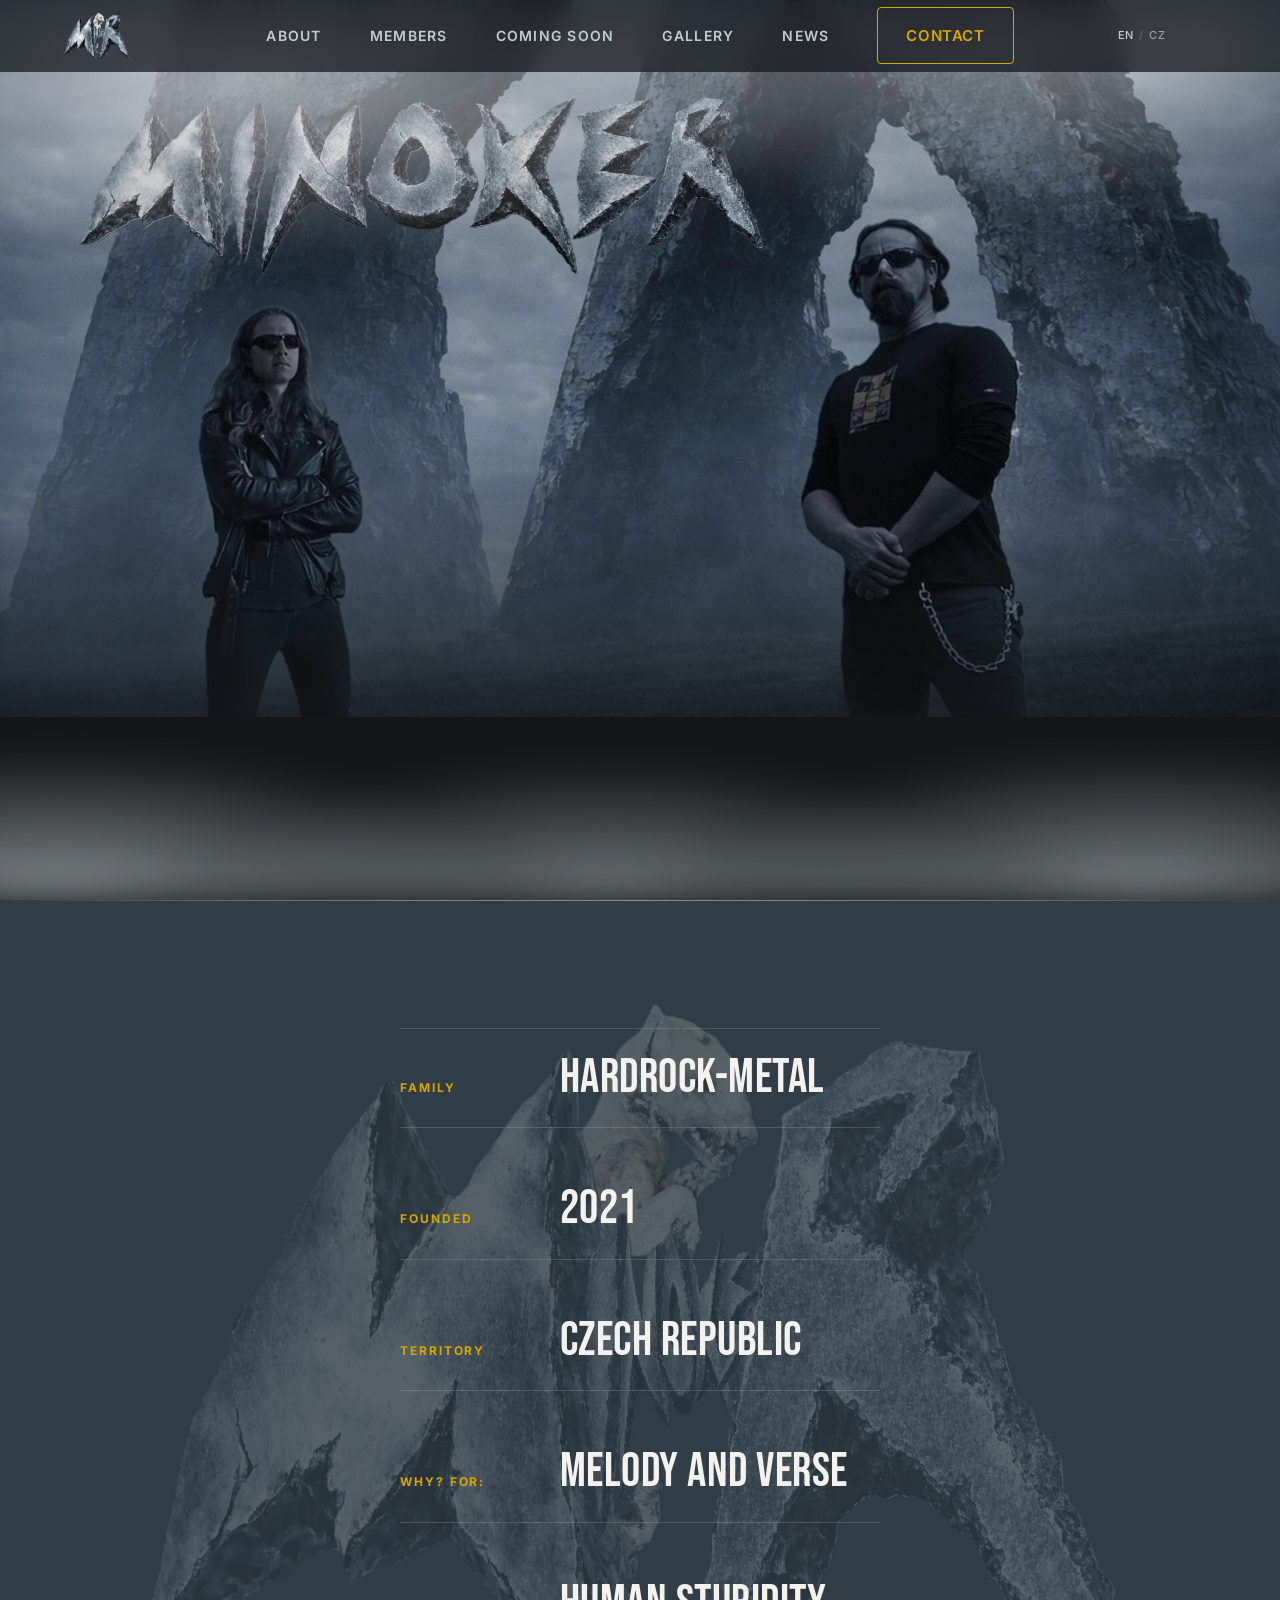
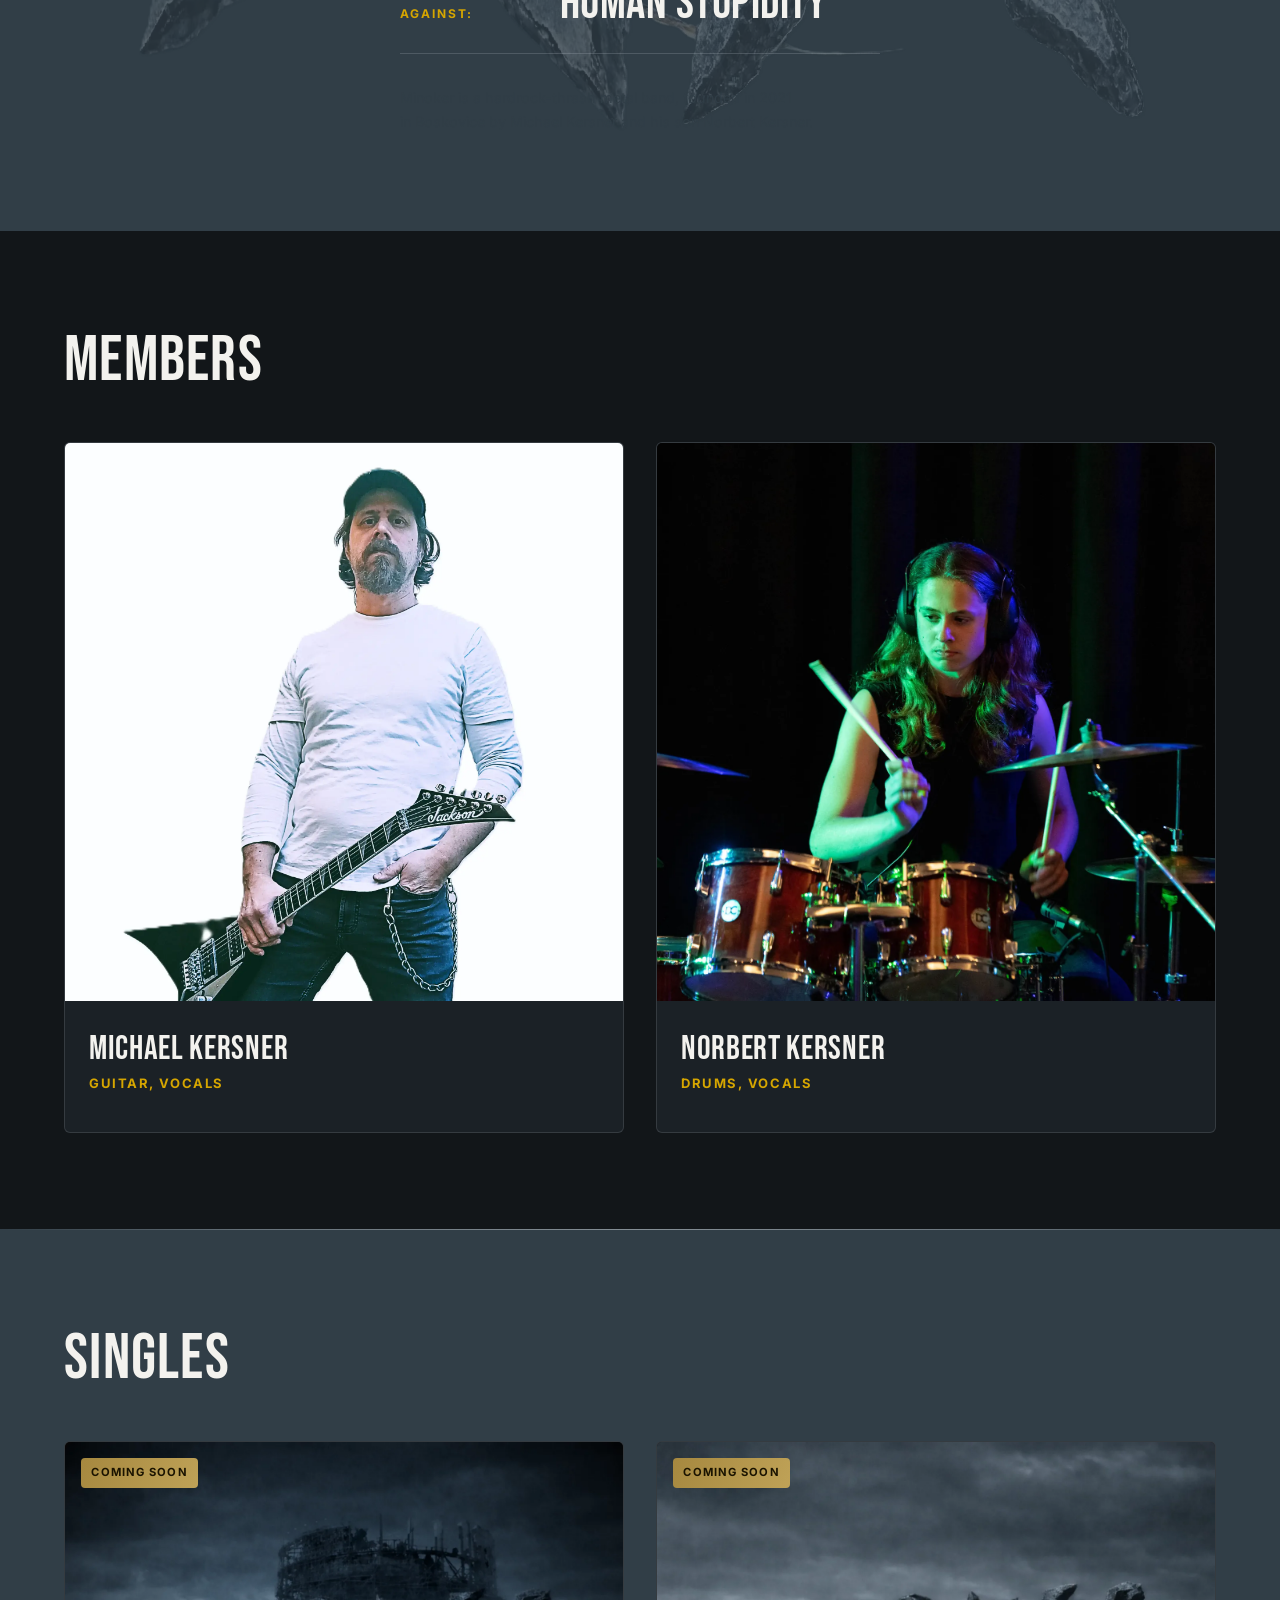
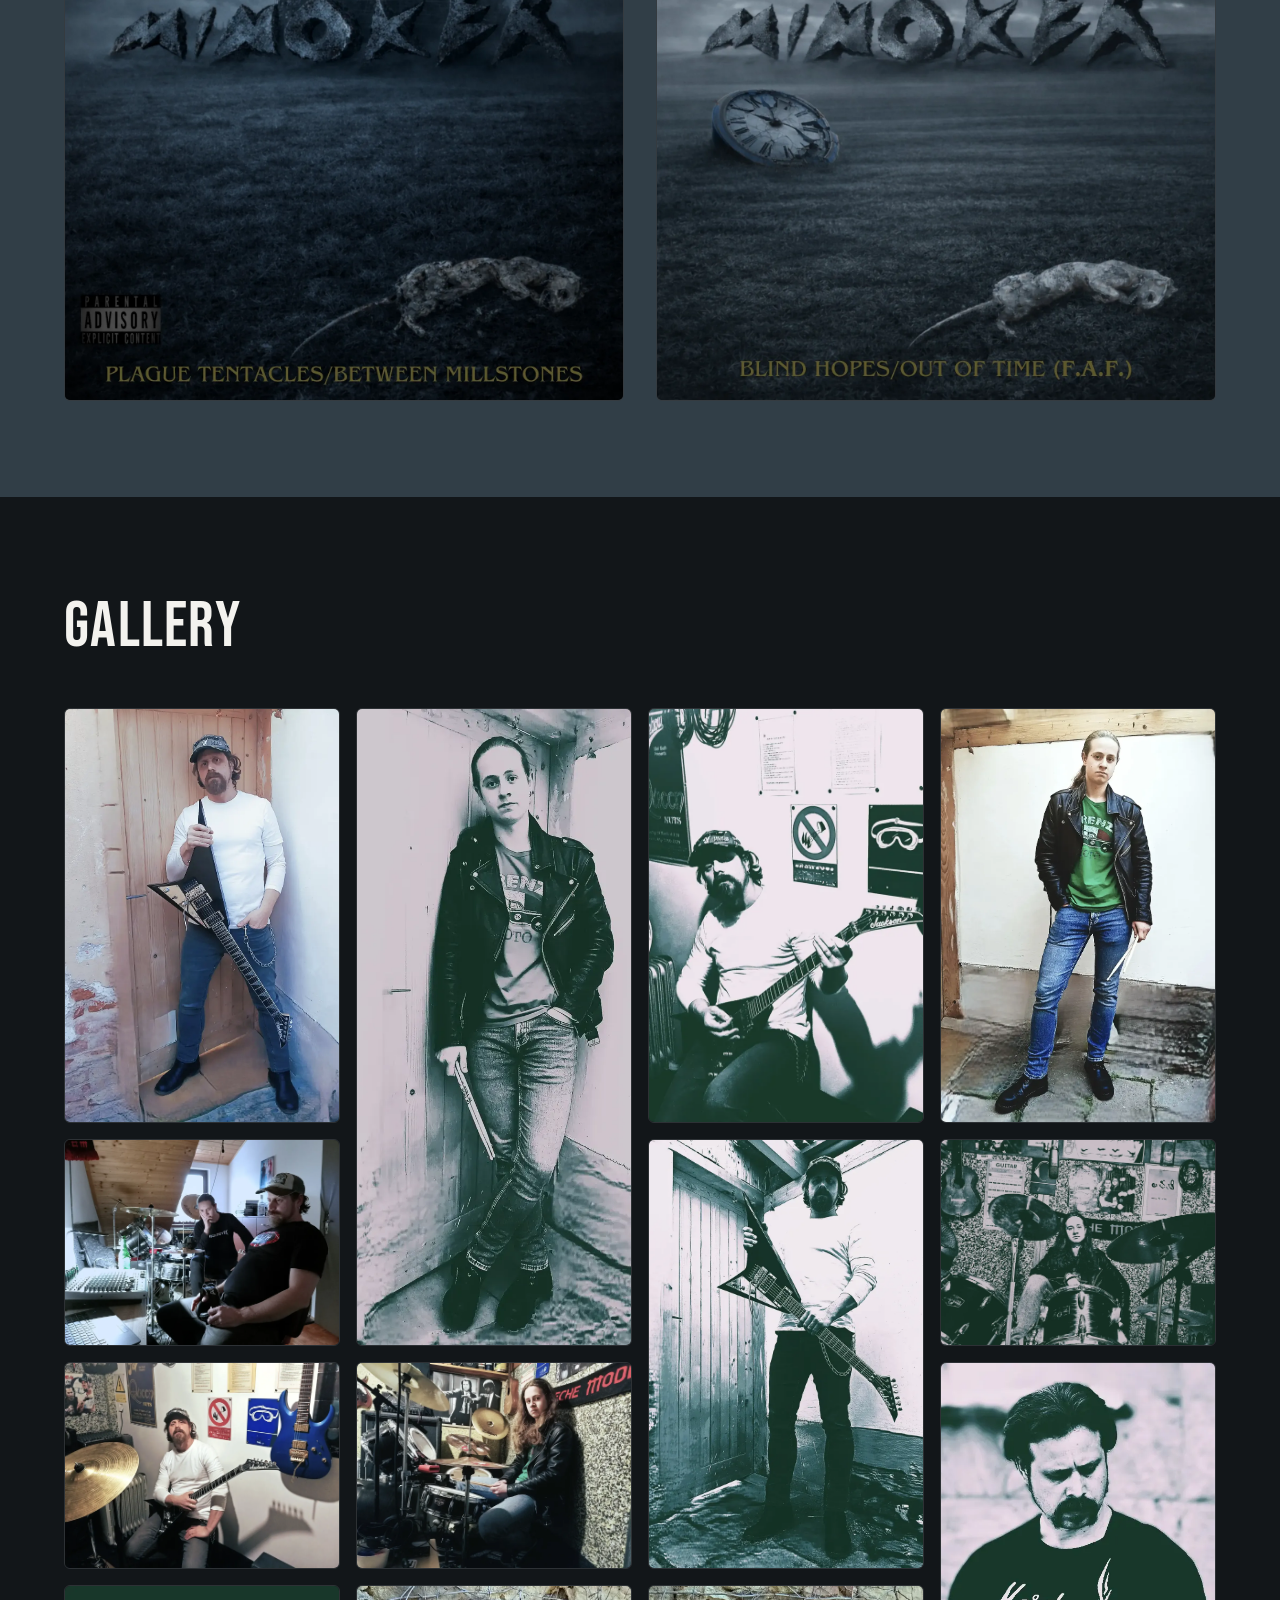
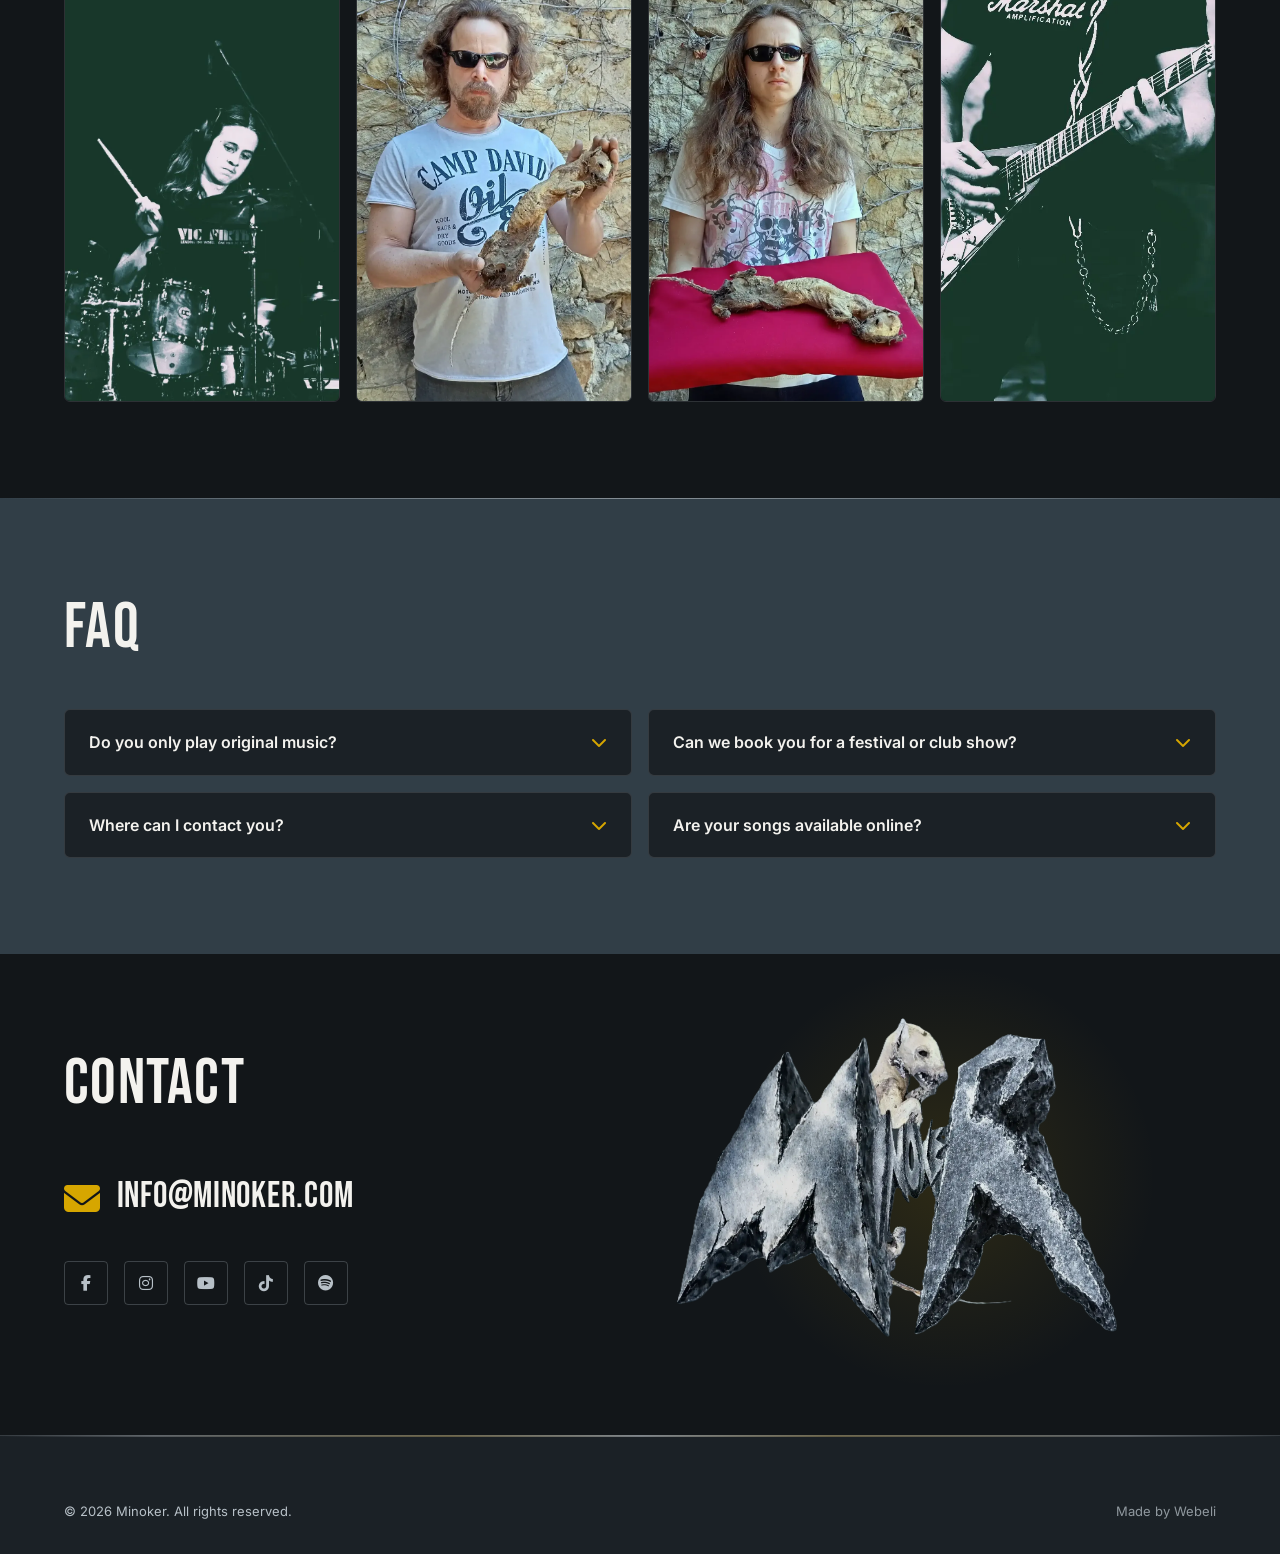
==== index.html @ 207a7762 "verze19" ====
<!doctype html>
<html lang="en">
<head>
  <meta charset="UTF-8">
  <meta name="viewport" content="width=device-width, initial-scale=1">
  <title>Minoker | Hardrock-Thrash Metal Band</title>
  <meta name="description" content="Minoker is a hardrock-thrash metal band from the Czech Republic. Meet the band, the members, upcoming singles and the photo gallery.">
  <!-- TEMPORARY: the site currently runs on the minoker.webeli.cz subdomain — remove this line once it moves to the live minoker.com domain -->
  <meta name="robots" content="noindex, nofollow">
  <link rel="canonical" href="https://minoker.webeli.cz/">
  <link rel="alternate" hreflang="cs" href="https://minoker.webeli.cz/cs/">
  <link rel="alternate" hreflang="en" href="https://minoker.webeli.cz/">
  <link rel="alternate" hreflang="x-default" href="https://minoker.webeli.cz/">

  <!-- Favicon -->
  <link rel="icon" type="image/png" sizes="32x32" href="favicon/favicon-32.png">
  <link rel="icon" type="image/png" sizes="16x16" href="favicon/favicon-16.png">
  <link rel="icon" type="image/png" sizes="192x192" href="favicon/favicon.png">
  <link rel="apple-touch-icon" sizes="180x180" href="favicon/apple-touch-icon.png">
  <meta name="theme-color" content="#121619">

  <!-- Open Graph / social previews -->
  <meta property="og:type" content="website">
  <meta property="og:site_name" content="Minoker">
  <meta property="og:title" content="Minoker | Hardrock-Thrash Metal Band">
  <meta property="og:description" content="The band from the Czech Republic since 2021.">
  <meta property="og:url" content="https://minoker.webeli.cz/">
  <meta property="og:image" content="https://minoker.webeli.cz/obrazky/nahed_soc_site.jpg">
  <meta property="og:image:width" content="1200">
  <meta property="og:image:height" content="630">
  <meta property="og:locale" content="en_US">
  <meta property="og:locale:alternate" content="cs_CZ">
  <meta name="twitter:card" content="summary_large_image">
  <meta name="twitter:title" content="Minoker | Hardrock-Thrash Metal Band">
  <meta name="twitter:description" content="The band from the Czech Republic since 2021.">
  <meta name="twitter:image" content="https://minoker.webeli.cz/obrazky/nahed_soc_site.jpg">

  <!-- Fonts -->
  <link rel="preconnect" href="https://fonts.googleapis.com">
  <link rel="preconnect" href="https://fonts.gstatic.com" crossorigin>
  <link rel="stylesheet" href="https://fonts.googleapis.com/css2?family=Bebas+Neue&amp;family=Inter:wght@300;400;500;600;700&amp;display=swap">

  <!-- Font Awesome (iconography) -->
  <link rel="stylesheet" href="https://cdnjs.cloudflare.com/ajax/libs/font-awesome/6.5.2/css/all.min.css" referrerpolicy="no-referrer">

  <link rel="stylesheet" href="css/style.css?v=17">

  <script type="application/ld+json">
  {
    "@context": "https://schema.org",
    "@type": "MusicGroup",
    "name": "Minoker",
    "genre": ["Hardrock", "Thrash metal"],
    "foundingDate": "2021",
    "foundingLocation": {
      "@type": "Place",
      "name": "Boskovice, Czech Republic"
    },
    "url": "https://minoker.webeli.cz/",
    "logo": "https://minoker.webeli.cz/logo/logo-bez-pozadi.webp",
    "image": "https://minoker.webeli.cz/obrazky/herosekce.jpg",
    "email": "mailto:info@minoker.com",
    "member": [
      {
        "@type": "Person",
        "name": "Michael Kersner",
        "roleName": ["Guitar", "Vocals"]
      },
      {
        "@type": "Person",
        "name": "Norbert Kersner",
        "roleName": ["Drums", "Vocals"]
      }
    ]
  }
  </script>

  <script type="application/ld+json">
  {
    "@context": "https://schema.org",
    "@type": "FAQPage",
    "mainEntity": [
      {
        "@type": "Question",
        "name": "Do you only play original music?",
        "acceptedAnswer": {
          "@type": "Answer",
          "text": "Sure."
        }
      },
      {
        "@type": "Question",
        "name": "Can we book you for a festival or club show?",
        "acceptedAnswer": {
          "@type": "Answer",
          "text": "Sure."
        }
      },
      {
        "@type": "Question",
        "name": "Where can I contact you?",
        "acceptedAnswer": {
          "@type": "Answer",
          "text": "Below."
        }
      },
      {
        "@type": "Question",
        "name": "Are your songs available online?",
        "acceptedAnswer": {
          "@type": "Answer",
          "text": "Sure."
        }
      }
    ]
  }
  </script>
</head>
<body>
  <a class="skip-link" href="#main">Skip to content</a>

  <header class="site-header">
    <div class="container">
      <a class="brand" href="index.html" aria-label="Minoker – home">
        <img src="logo/logo-bez-pozadi.webp" alt="Minoker" width="1552" height="1123">
      </a>

      <nav class="nav" id="site-nav" aria-label="Main navigation">
        <ul class="nav-list">
          <li><a href="#about">About</a></li>
          <li><a href="#members">Members</a></li>
          <li><a href="#coming-soon">Coming Soon</a></li>
          <li><a href="#gallery">Gallery</a></li>
          <li><a href="news.html">News</a></li>
          <li><a class="btn btn--primary nav-cta" href="#contact">Contact</a></li>
        </ul>
        <div class="nav-actions">
          <div class="lang-switch" role="group" aria-label="Language">
            <span class="lang-switch__current" aria-current="true">EN</span>
            <span class="lang-switch__divider" aria-hidden="true">/</span>
            <a class="lang-switch__link" href="cs/index.html" hreflang="cs" lang="cs">CZ</a>
          </div>
        </div>
      </nav>

      <button type="button" class="nav-toggle" aria-expanded="false" aria-controls="site-nav" aria-label="Open menu">
        <span></span><span></span><span></span>
      </button>
    </div>
  </header>
  <div class="nav-backdrop"></div>

  <main id="main">

    <!-- HERO -->
    <section class="hero" aria-label="Intro">
      <div class="hero-media">
        <picture>
          <source media="(orientation: landscape)" srcset="obrazky/herosekce.jpg">
          <img src="obrazky/herosekce_mobil.jpg" alt="Minoker band – Michael and Norbert Kersner on stage" width="1064" height="1920" fetchpriority="high">
        </picture>
      </div>
      <div class="hero-parallax" data-parallax-speed="0.06" aria-hidden="true">
        <div class="hero-sky"></div>
      </div>
      <div class="hero-parallax" data-parallax-speed="0.1" aria-hidden="true">
        <div class="hero-fog"></div>
      </div>
      <h1 class="sr-only">Minoker — hardrock-thrash metal band from Boskovice</h1>
    </section>

    <!-- ABOUT -->
    <section class="section section--alt about" id="about" aria-labelledby="about-heading">
      <h2 class="sr-only" id="about-heading">About</h2>
      <img class="about-watermark" src="logo/logo-bez-pozadi.webp" alt="" aria-hidden="true" loading="lazy" width="1552" height="1123">
      <div class="container">
        <div class="about-content reveal">
          <dl class="stat-list">
            <div class="stat-item">
              <dt>Family</dt>
              <dd>Hardrock-metal</dd>
            </div>
            <div class="stat-item">
              <dt>Founded</dt>
              <dd>2021</dd>
            </div>
            <div class="stat-item">
              <dt>Territory</dt>
              <dd>Czech Republic</dd>
            </div>
            <div class="stat-item">
              <dt>Why? For:</dt>
              <dd>Melody and&nbsp;verse</dd>
            </div>
            <div class="stat-item">
              <dt>Against:</dt>
              <dd>Human stupidity</dd>
            </div>
          </dl>
          <p class="seo-copy">Minoker is a hardrock-thrash metal band, founded in&nbsp;2021 in&nbsp;Boskovice by Michael Kersner and&nbsp;his son Norbert Kersner.</p>
        </div>
      </div>
    </section>

    <!-- MEMBERS -->
    <section class="section" id="members" aria-labelledby="members-heading">
      <div class="container">
        <div class="section-head reveal">
          <h2 id="members-heading">Members</h2>
        </div>

        <div class="members-grid">

          <article class="member-card reveal">
            <div class="member-photo" tabindex="0">
              <img src="obrazky/michael_sekce_clenove.webp" alt="Michael Kersner – guitar and vocals for Minoker" loading="lazy" width="1920" height="1920">
              <div class="member-overlay">
                <dl>
                  <div class="bio-row"><dt class="dt-mark">*</dt><dd>28&nbsp;October&nbsp;1977, Brno, Czechoslovakia</dd></div>
                  <div class="bio-row"><dt class="dt-mark dt-cross">†</dt><dd>?</dd></div>
                  <div class="bio-row"><dt>1st band</dt><dd>Golden Heart – 1990</dd></div>
                  <div class="bio-row"><dt>1st electric guitar</dt><dd>age 16</dd></div>
                  <div class="bio-row"><dt>Playing and&nbsp;gigging</dt><dd>1993–2020</dd></div>
                  <div class="bio-row"><dt>Strike</dt><dd>2021</dd></div>
                </dl>
              </div>
            </div>
            <div class="member-info">
              <h3>Michael Kersner</h3>
              <p>Guitar, vocals</p>
            </div>
          </article>

          <article class="member-card reveal">
            <div class="member-photo" tabindex="0">
              <img src="obrazky/norbert_sekce_clenove.webp" alt="Norbert Kersner – drums and vocals for Minoker" loading="lazy" width="1400" height="1397">
              <div class="member-overlay">
                <dl>
                  <div class="bio-row"><dt class="dt-mark">*</dt><dd>18&nbsp;October&nbsp;2006, Brno,<br>Czech Republic</dd></div>
                  <div class="bio-row"><dt class="dt-mark dt-cross">†</dt><dd>?</dd></div>
                  <div class="bio-row"><dt>1st drums</dt><dd>age 6</dd></div>
                  <div class="bio-row"><dt>Grad.</dt><dd>Art School, 2013–2025</dd></div>
                  <div class="bio-row"><dt>1st band</dt><dd>Rock Space – 2017</dd></div>
                  <div class="bio-row"><dt>Strike</dt><dd>2021</dd></div>
                </dl>
              </div>
            </div>
            <div class="member-info">
              <h3>Norbert Kersner</h3>
              <p>Drums, vocals</p>
            </div>
          </article>

        </div>
      </div>
    </section>

    <!-- COMING SOON -->
    <section class="section section--alt" id="coming-soon" aria-labelledby="coming-soon-heading">
      <div class="container">
        <div class="section-head reveal">
          <h2 id="coming-soon-heading">Singles</h2>
        </div>

        <div class="singles-grid">
          <figure class="single-card reveal">
            <span class="badge">Coming soon</span>
            <div class="single-cover">
              <img src="singly/plague-tentacles-between-millstones.webp" alt="Cover of the upcoming single Plague Tentacles / Between Millstones by Minoker" loading="lazy" width="1400" height="1400">
            </div>
          </figure>
          <figure class="single-card reveal">
            <span class="badge">Coming soon</span>
            <div class="single-cover">
              <img src="singly/blind-hopes-out-of-time-faf.webp" alt="Cover of the upcoming single Blind Hopes / Out of Time (F.A.F.) by Minoker" loading="lazy" width="1400" height="1400">
            </div>
          </figure>
        </div>
      </div>
    </section>

    <!-- GALLERY -->
    <section class="section" id="gallery" aria-labelledby="gallery-heading">
      <div class="container">
        <div class="section-head reveal">
          <h2 id="gallery-heading">Gallery</h2>
        </div>

        <div class="gallery-grid">
          <div class="gallery-item reveal">
            <img src="galerie/michael4galerie.webp" alt="Michael Kersner singing in front of the audience" loading="lazy" width="1291" height="1920">
          </div>
          <div class="gallery-item gallery-item--tall reveal">
            <img src="galerie/norbert1galerie.webp" alt="Norbert Kersner holding his drumsticks" loading="lazy" width="1272" height="1920">
          </div>
          <div class="gallery-item reveal">
            <img src="galerie/michael2galerie.webp" alt="Michael Kersner playing a guitar solo" loading="lazy" width="2555" height="1920">
          </div>
          <div class="gallery-item reveal">
            <img src="galerie/norbert2galerie.webp" alt="Norbert Kersner playing drums" loading="lazy" width="1272" height="1920">
          </div>
          <div class="gallery-item reveal">
            <img src="galerie/michael_norbert_galerie.webp" alt="Michael and Norbert Kersner together on stage" loading="lazy" width="1920" height="1431">
          </div>
          <div class="gallery-item gallery-item--tall reveal">
            <img src="galerie/michael3galerie.webp" alt="Michael Kersner on stage with his guitar" loading="lazy" width="1270" height="1920">
          </div>
          <div class="gallery-item reveal">
            <img src="galerie/norbert3galerie.webp" alt="Norbert Kersner at the drum kit" loading="lazy" width="1920" height="1431">
          </div>
          <div class="gallery-item reveal">
            <img src="galerie/michael1galerie.webp" alt="Michael Kersner singing into the microphone" loading="lazy" width="1920" height="1442">
          </div>
          <div class="gallery-item reveal">
            <img src="galerie/norbert4galerie.webp" alt="Norbert Kersner behind the drums" loading="lazy" width="1920" height="1440">
          </div>
          <div class="gallery-item gallery-item--tall reveal">
            <img src="galerie/michael5galerie.webp" alt="Michael Kersner with his guitar" loading="lazy" width="848" height="1179">
          </div>
          <div class="gallery-item reveal">
            <img src="galerie/norbert5galerie.webp" alt="Norbert Kersner during a drum solo" loading="lazy" width="720" height="1089">
          </div>
          <div class="gallery-item reveal">
            <img src="galerie/michael6galerie.webp" alt="Michael Kersner on stage with Minoker" loading="lazy" width="1902" height="1920">
          </div>
          <div class="gallery-item reveal">
            <img src="galerie/norbert6galerie.webp" alt="Norbert Kersner on stage with Minoker" loading="lazy" width="1902" height="1920">
          </div>
        </div>
      </div>
    </section>

    <!-- FAQ -->
    <section class="section section--alt" id="faq" aria-labelledby="faq-heading">
      <div class="container">
        <div class="section-head reveal">
          <h2 id="faq-heading">FAQ</h2>
        </div>

        <div class="faq-grid faq-grid--split">
          <div class="faq-item reveal" data-accordion-item>
            <h3 class="faq-question-heading">
              <button type="button" class="faq-question" aria-expanded="false" aria-controls="faq-1">
              <span>Do you only play original music?</span>
              <i class="fa-solid fa-chevron-down icon-down" aria-hidden="true"></i>
              <i class="fa-solid fa-chevron-up icon-up" aria-hidden="true"></i>
            </button>
            </h3>
            <div class="faq-answer" id="faq-1" data-open="false">
              <div class="faq-answer-inner">
                <p>Sure.</p>
              </div>
            </div>
          </div>

          <div class="faq-item reveal" data-accordion-item>
            <h3 class="faq-question-heading">
              <button type="button" class="faq-question" aria-expanded="false" aria-controls="faq-2">
              <span>Can we book you for a festival or club show?</span>
              <i class="fa-solid fa-chevron-down icon-down" aria-hidden="true"></i>
              <i class="fa-solid fa-chevron-up icon-up" aria-hidden="true"></i>
            </button>
            </h3>
            <div class="faq-answer" id="faq-2" data-open="false">
              <div class="faq-answer-inner">
                <p>Sure.</p>
              </div>
            </div>
          </div>

          <div class="faq-item reveal" data-accordion-item>
            <h3 class="faq-question-heading">
              <button type="button" class="faq-question" aria-expanded="false" aria-controls="faq-3">
              <span>Where can I contact you?</span>
              <i class="fa-solid fa-chevron-down icon-down" aria-hidden="true"></i>
              <i class="fa-solid fa-chevron-up icon-up" aria-hidden="true"></i>
            </button>
            </h3>
            <div class="faq-answer" id="faq-3" data-open="false">
              <div class="faq-answer-inner">
                <p>Below.</p>
              </div>
            </div>
          </div>

          <div class="faq-item reveal" data-accordion-item>
            <h3 class="faq-question-heading">
              <button type="button" class="faq-question" aria-expanded="false" aria-controls="faq-4">
              <span>Are your songs available online?</span>
              <i class="fa-solid fa-chevron-down icon-down" aria-hidden="true"></i>
              <i class="fa-solid fa-chevron-up icon-up" aria-hidden="true"></i>
            </button>
            </h3>
            <div class="faq-answer" id="faq-4" data-open="false">
              <div class="faq-answer-inner">
                <p>Sure.</p>
              </div>
            </div>
          </div>
        </div>
      </div>
    </section>

    <!-- CONTACT -->
    <section class="section" id="contact" aria-labelledby="contact-heading">
      <div class="container">
        <div class="contact-grid">
          <div class="contact-info reveal">
            <div class="section-head">
              <h2 id="contact-heading">Contact</h2>
            </div>

            <a class="email-link" href="mailto:info@minoker.com">
              <i class="fa-solid fa-envelope" aria-hidden="true"></i>info@minoker.com
            </a>

            <ul class="social-list" aria-label="Social media">
              <li><a href="#" aria-label="Minoker on Facebook" title="Facebook"><i class="fa-brands fa-facebook-f" aria-hidden="true"></i></a></li>
              <li><a href="#" aria-label="Minoker on Instagram" title="Instagram"><i class="fa-brands fa-instagram" aria-hidden="true"></i></a></li>
              <li><a href="#" aria-label="Minoker on YouTube" title="YouTube"><i class="fa-brands fa-youtube" aria-hidden="true"></i></a></li>
              <li><a href="#" aria-label="Minoker on TikTok" title="TikTok"><i class="fa-brands fa-tiktok" aria-hidden="true"></i></a></li>
              <li><a href="#" aria-label="Minoker on Spotify" title="Spotify"><i class="fa-brands fa-spotify" aria-hidden="true"></i></a></li>
            </ul>
          </div>

          <div class="contact-brand reveal">
            <img src="logo/logo-bez-pozadi.webp" alt="Minoker" width="1552" height="1123" loading="lazy">
          </div>
        </div>
      </div>
    </section>

  </main>

  <footer class="site-footer">
    <div class="container">
      <div class="footer-bottom">
        <p>© 2026 Minoker. All rights reserved.</p>
        <p><span class="footer-credit-label">Made by</span> <a href="https://webeli.cz" target="_blank" rel="noopener">Webeli</a></p>
      </div>
    </div>
  </footer>

  <div class="lightbox" data-lightbox aria-hidden="true">
    <button type="button" class="lightbox-close" aria-label="Close enlarged photo">
      <i class="fa-solid fa-xmark" aria-hidden="true"></i>
    </button>
    <img src="" alt="">
  </div>

  <script src="js/main.js" defer></script>
</body>
</html>
---- css/style.css ----
/* =========================================================
   MINOKER — hlavní stylopis
   Hardrock/thrash metalová kapela — temný, minimalistický,
   prémiový vzhled. Mobile-first, 8px spacing grid.
   ========================================================= */

/* ---------- 1. Proměnné ---------- */
:root {
  /* Barvy */
  --color-bg: #121619;              /* hlavní tmavé pozadí (téměř černá) */
  --color-bg-alt: #313e47;          /* brand primární — panel sekce "O kapele" */
  --color-bg-elevated: #1b2126;     /* karty, hlavička, přesahy */
  --color-accent: #d6a600;          /* brand sekundární / akcent */
  --color-accent-hover: #d6a600;    /* hover shodný se základní barvou */
  --color-accent-2: #e3b505;        /* konec gradientu */
  --color-text: #f3f2ee;
  --color-text-secondary: #b7c0c7;
  --color-border: rgba(183, 192, 199, 0.16);
  --color-border-strong: rgba(183, 192, 199, 0.3);

  --gradient-accent: linear-gradient(115deg, var(--color-accent) 0%, var(--color-accent-2) 100%);

  /* Typografie */
  --font-display: "Bebas Neue", "Arial Narrow", sans-serif;
  --font-body: "Inter", -apple-system, BlinkMacSystemFont, "Segoe UI", sans-serif;

  /* 8px spacing grid */
  --space-1: 0.5rem;   /* 8px */
  --space-2: 1rem;     /* 16px */
  --space-3: 1.5rem;   /* 24px */
  --space-4: 2rem;     /* 32px */
  --space-5: 3rem;     /* 48px */
  --space-6: 4rem;     /* 64px */
  --space-7: 6rem;     /* 96px */
  --space-8: 8rem;     /* 128px */

  /* Rozvržení */
  --container-max: 78rem;
  --container-padding: clamp(1.25rem, 4vw, 3rem);
  --radius-sm: 0.25rem;
  --radius-md: 0.375rem;

  /* Přechody */
  --ease: cubic-bezier(0.4, 0, 0.2, 1);
  --transition-fast: 180ms var(--ease);
  --transition-base: 320ms var(--ease);

  --header-height: 4.5rem;
}

/* ---------- 2. Reset ---------- */
*,
*::before,
*::after {
  box-sizing: border-box;
}

html {
  scroll-behavior: smooth;
  -webkit-text-size-adjust: 100%;
  overflow-x: hidden;
  width: 100%;
}

@media (prefers-reduced-motion: reduce) {
  html {
    scroll-behavior: auto;
  }
  *,
  *::before,
  *::after {
    animation-duration: 0.01ms !important;
    animation-iteration-count: 1 !important;
    transition-duration: 0.01ms !important;
    scroll-behavior: auto !important;
  }
}

body {
  position: relative;
  margin: 0;
  background-color: var(--color-bg);
  color: var(--color-text);
  font-family: var(--font-body);
  font-size: 1rem;
  line-height: 1.7;
  -webkit-font-smoothing: antialiased;
  text-rendering: optimizeLegibility;
  overflow-x: hidden;
}

/* Velmi jemné zrno napříč webem — dojem tištěného obalu alba, ne herní grafiky */
body::before {
  content: "";
  position: fixed;
  inset: 0;
  z-index: 300;
  opacity: 0.025;
  mix-blend-mode: overlay;
  pointer-events: none;
  background-image: url("data:image/svg+xml,%3Csvg xmlns='http://www.w3.org/2000/svg' width='200' height='200'%3E%3Cfilter id='n'%3E%3CfeTurbulence type='fractalNoise' baseFrequency='0.8' numOctaves='2' stitchTiles='stitch'/%3E%3C/filter%3E%3Crect width='100%25' height='100%25' filter='url(%23n)'/%3E%3C/svg%3E");
}

img,
picture,
video {
  max-width: 100%;
  display: block;
}

a {
  color: inherit;
  text-decoration: none;
}

ul,
ol {
  margin: 0;
  padding: 0;
  list-style: none;
}

button {
  font: inherit;
  color: inherit;
  background: none;
  border: none;
  cursor: pointer;
}

input,
textarea,
select {
  font: inherit;
  color: inherit;
}

h1,
h2,
h3,
h4,
h5,
h6 {
  margin: 0;
  font-family: var(--font-display);
  font-weight: 400;
  text-transform: uppercase;
  letter-spacing: 0.02em;
  line-height: 1.05;
}

p {
  margin: 0;
}

/* Zaostření viditelné jen při klávesnicové navigaci */
:focus {
  outline: none;
}

:focus-visible {
  outline: 2px solid var(--color-accent);
  outline-offset: 3px;
  border-radius: var(--radius-sm);
}

/* ---------- 3. Utility ---------- */
.container {
  width: 100%;
  max-width: var(--container-max);
  margin-inline: auto;
  padding-inline: var(--container-padding);
}

.sr-only {
  position: absolute;
  width: 1px;
  height: 1px;
  padding: 0;
  margin: -1px;
  overflow: hidden;
  clip: rect(0, 0, 0, 0);
  white-space: nowrap;
  border: 0;
}

.skip-link {
  position: absolute;
  top: -3rem;
  left: var(--space-2);
  z-index: 200;
  background: var(--color-accent);
  color: var(--color-bg);
  padding: var(--space-1) var(--space-2);
  border-radius: var(--radius-sm);
  font-weight: 600;
  transition: top var(--transition-fast);
}

.skip-link:focus {
  top: var(--space-2);
}

.section {
  padding-block: var(--space-7);
  position: relative;
}

.section--alt {
  background-color: var(--color-bg-alt);
}

/* Jemný kovový přechod na hraně sekcí s jiným pozadím — místo ostrého řezu barev */
.section--alt::before {
  content: "";
  position: absolute;
  top: 0;
  left: 0;
  right: 0;
  height: 1px;
  background: linear-gradient(
    90deg,
    rgba(138, 143, 147, 0) 0%,
    rgba(183, 192, 199, 0.4) 20%,
    rgba(201, 208, 213, 0.55) 50%,
    rgba(183, 192, 199, 0.4) 80%,
    rgba(138, 143, 147, 0) 100%
  );
}

.section-head {
  max-width: 42rem;
  margin-bottom: var(--space-5);
}

.eyebrow {
  display: inline-flex;
  align-items: center;
  gap: var(--space-1);
  font-family: var(--font-body);
  font-size: 0.8125rem;
  font-weight: 600;
  letter-spacing: 0.18em;
  text-transform: uppercase;
  color: var(--color-accent);
  margin-bottom: var(--space-2);
}

.eyebrow::before {
  content: "";
  width: 1.5rem;
  height: 2px;
  background: var(--gradient-accent);
  display: inline-block;
}

.section-head h2 {
  font-size: clamp(2.25rem, 5vw + 1rem, 4rem);
}

.section-head p {
  margin-top: var(--space-2);
  max-width: 60ch;
  color: var(--color-text-secondary);
  font-size: 1.0625rem;
}

.lede {
  max-width: 65ch;
  color: var(--color-text-secondary);
}

/* Zarovnání textu — nikdy do bloku, max. šířka pro čitelnost */
p,
li,
.lede {
  text-align: left;
  max-width: 70ch;
}

/* ---------- 4. Tlačítka ---------- */
.btn {
  display: inline-flex;
  align-items: center;
  justify-content: center;
  gap: var(--space-1);
  padding: 0.9rem 1.75rem;
  font-family: var(--font-body);
  font-size: 0.9375rem;
  font-weight: 600;
  letter-spacing: 0.04em;
  text-transform: uppercase;
  border-radius: var(--radius-sm);
  border: 1px solid transparent;
  transition: transform var(--transition-fast), box-shadow var(--transition-fast), border-color var(--transition-fast), background var(--transition-fast);
  white-space: nowrap;
}

.btn--primary {
  background: transparent;
  color: var(--color-accent);
  border-color: var(--color-accent);
}

.btn--primary:hover,
.btn--primary:focus-visible {
  background: var(--gradient-accent);
  color: #1a1300;
  transform: translateY(-2px);
  box-shadow: 0 12px 28px -10px rgba(214, 166, 0, 0.45);
}

.btn--ghost {
  border-color: var(--color-border-strong);
  color: var(--color-text);
  background: rgba(243, 242, 238, 0.03);
}

.btn--ghost:hover,
.btn--ghost:focus-visible {
  border-color: var(--color-accent-hover);
  color: var(--color-accent-hover);
}

/* ---------- 5. Hlavička / navigace ---------- */
.site-header {
  position: fixed;
  inset-block-start: 0;
  inset-inline: 0;
  z-index: 100;
  height: var(--header-height);
  display: flex;
  align-items: center;
  background: rgba(18, 22, 25, 0.72);
  backdrop-filter: blur(12px);
  -webkit-backdrop-filter: blur(12px);
  border-bottom: 1px solid transparent;
  transition: background var(--transition-base), border-color var(--transition-base);
}

.site-header.is-scrolled {
  border-bottom-color: var(--color-border);
  background: rgba(18, 22, 25, 0.92);
}

.site-header .container {
  display: flex;
  align-items: center;
  justify-content: space-between;
  gap: var(--space-3);
}

.brand {
  display: flex;
  align-items: center;
  flex-shrink: 0;
  opacity: 0;
  visibility: hidden;
  pointer-events: none;
  transition: opacity var(--transition-base), visibility var(--transition-base);
}

.site-header.is-past-hero .brand {
  opacity: 1;
  visibility: visible;
  pointer-events: auto;
}

.brand img {
  height: 3rem;
  width: auto;
  aspect-ratio: 1552 / 1123;
  transition: opacity var(--transition-fast);
}

.brand:hover img,
.brand:focus-visible img {
  opacity: 0.85;
}

.nav {
  display: flex;
  align-items: center;
}

.nav-list {
  display: flex;
  align-items: center;
  gap: 2.25rem;
}

.nav-list a:not(.nav-cta) {
  position: relative;
  font-size: 0.875rem;
  font-weight: 600;
  letter-spacing: 0.09em;
  text-transform: uppercase;
  color: #c3cbd1;
  padding-block: 0.4rem;
  transition: color var(--transition-base);
}

.nav-list a:not(.nav-cta)::after {
  content: "";
  position: absolute;
  left: 0;
  bottom: -2px;
  width: 100%;
  height: 2px;
  background: var(--gradient-accent);
  transform: scaleX(0);
  transform-origin: left;
  transition: transform var(--transition-base);
}

.nav-list a:not(.nav-cta):hover,
.nav-list a:not(.nav-cta):focus-visible,
.nav-list a:not(.nav-cta)[aria-current="page"] {
  color: var(--color-text);
}

.nav-list a:not(.nav-cta):hover::after,
.nav-list a:not(.nav-cta):focus-visible::after,
.nav-list a:not(.nav-cta)[aria-current="page"]::after {
  transform: scaleX(1);
}

.nav-actions {
  display: flex;
  align-items: center;
  gap: 1.75rem;
  margin-left: var(--space-2);
}

.nav-cta {
  margin-left: 0;
}

.lang-switch {
  display: inline-flex;
  align-items: center;
  gap: 0.35rem;
  padding: 0.5rem 0.25rem;
  font-size: 0.6875rem;
  font-weight: 500;
  letter-spacing: 0.04em;
}

.lang-switch__current {
  color: #c3cbd1;
}

.lang-switch__divider {
  color: var(--color-text-secondary);
  opacity: 0.35;
}

.lang-switch__link {
  color: var(--color-text-secondary);
  opacity: 0.75;
  transition: opacity var(--transition-fast), color var(--transition-fast);
}

.lang-switch__link:hover,
.lang-switch__link:focus-visible {
  color: var(--color-accent);
  opacity: 1;
}

.nav-toggle {
  display: flex;
  flex-direction: column;
  justify-content: center;
  gap: 5px;
  width: 2.5rem;
  height: 2.5rem;
  padding: 0.5rem;
  z-index: 110;
}

.nav-toggle span {
  display: block;
  width: 100%;
  height: 2px;
  background: var(--color-text);
  border-radius: 2px;
  transition: transform var(--transition-fast), opacity var(--transition-fast);
}

.nav-toggle[aria-expanded="true"] span:nth-child(1) {
  transform: translateY(7px) rotate(45deg);
}

.nav-toggle[aria-expanded="true"] span:nth-child(2) {
  opacity: 0;
}

.nav-toggle[aria-expanded="true"] span:nth-child(3) {
  transform: translateY(-7px) rotate(-45deg);
}

@media (max-width: 61.9375rem) {
  .nav {
    position: fixed;
    inset: 0 0 0 auto;
    width: min(22rem, 84vw);
    height: 100vh;
    height: 100dvh;
    display: flex;
    flex-direction: column;
    align-items: stretch;
    background: var(--color-bg-elevated);
    border-left: 1px solid var(--color-border);
    transform: translateX(100%);
    transition: transform var(--transition-base);
    padding: calc(var(--header-height) + var(--space-4)) var(--space-4) var(--space-4);
    overflow-y: auto;
  }

  .nav.is-open {
    transform: translateX(0);
  }

  .nav-list {
    flex-direction: column;
    align-items: flex-start;
    gap: var(--space-3);
    width: 100%;
  }

  .nav-list a {
    font-size: 1.25rem;
  }

  .nav-actions {
    margin-left: 0;
    margin-top: var(--space-2);
    width: 100%;
  }

  .nav-cta {
    font-size: 1rem;
    padding: 0.55rem 1.25rem;
  }

  .nav-backdrop {
    position: fixed;
    inset: 0;
    background: rgba(0, 0, 0, 0.5);
    opacity: 0;
    pointer-events: none;
    transition: opacity var(--transition-base);
    z-index: 99;
  }

  .nav-backdrop.is-visible {
    opacity: 1;
    pointer-events: auto;
  }
}

@media (min-width: 62rem) {
  .nav-toggle,
  .nav-backdrop {
    display: none;
  }

  /* 3sloupcová mřížka (1fr auto 1fr) centruje prostřední sloupec (menu +
     Kontakt) matematicky přesně na střed hlavičky bez ohledu na šířku loga
     nebo přepínače jazyka. .nav je jen sémantický obal (display:contents),
     takže nav-list a nav-actions fungují jako přímé položky mřížky. */
  .site-header .container {
    display: grid;
    grid-template-columns: 1fr auto 1fr;
    align-items: center;
  }

  .brand {
    grid-column: 1;
    justify-self: start;
    min-width: 0;
  }

  .nav {
    display: contents;
  }

  .nav-list {
    grid-column: 2;
    justify-self: center;
    display: flex;
    align-items: center;
    gap: var(--space-5);
  }

  .nav-list a {
    white-space: nowrap;
  }

  .nav-actions {
    grid-column: 3;
    justify-self: start;
    margin-left: calc(5.5rem - 12px);
    display: flex;
    align-items: center;
  }
}

/* ---------- 6. Hero ---------- */
.hero {
  position: relative;
  height: 100vh;
  height: 100svh;
  min-height: 32rem;
  display: flex;
  align-items: flex-end;
  overflow: hidden;
}

.hero-media {
  position: absolute;
  inset: 0;
  z-index: 0;
}

.hero-media picture {
  display: block;
  width: 100%;
  height: 100%;
}

.hero-media img {
  width: 100%;
  height: 100%;
  object-fit: cover;
  object-position: center 25%;
}

.hero::after {
  content: "";
  position: absolute;
  inset: 0;
  background: linear-gradient(to top, rgba(18, 22, 25, 0.55) 0%, rgba(18, 22, 25, 0.05) 25%, rgba(18, 22, 25, 0.3) 100%);
  z-index: 1;
}

/* Velmi "protáhlé" telefony na výšku (poměr šířka/výška ≤ 9/17, tj. výška
   přesahuje ~1.9× šířku — iPhone XR a novější, Galaxy Z Fold apod.).
   Portrétní fotka je komponovaná na mírnější poměr (1064/1920 ≈ 0.554) —
   na těchto extrémně úzkých telefonech by cover musel ořezávat boky natolik,
   že by mohl uříznout člena kapely nebo část loga. Contain místo toho ukáže
   fotku vždy celou, nezkrácenou, a prázdný pruh nahoře/dole vyplní tmavá
   barva laděná s tóny oblohy/skal na fotce. Méně protáhlé telefony (iPhone
   SE apod., poměr > 9/17) touto podmínkou neprocházejí a zůstávají na
   současném ořezu (cover), který na nich vypadá dobře. */
@media (orientation: portrait) and (max-aspect-ratio: 9/17) {
  .hero {
    background: #2f3841;
  }

  .hero-media img {
    object-fit: contain;
    object-position: center center;
  }
}

/* Landscape orientace, libovolná šířka (telefon i desktop) — řízeno jen
   orientací, ne šířkou, aby širokoúhlá fotka a mezera nad logem platily
   i na telefonech naležato. Fotka má poměr stran shodný se zdrojovou fotkou
   (1920 / 1076 = 1.7844) — díky tomu se na běžných i širokoúhlých PC
   monitorech neořezává prakticky vůbec (louka i nohy vidět celé). Hero
   sekce zůstává vždy na celou výšku obrazovky (100vh, žádný "šev" s další
   sekcí) — mezeru pod fotkou vyplní tmavé pozadí. */
@media (orientation: landscape) {
  .hero {
    background: #121619;
    min-height: 0;
  }

  .hero-media {
    top: 0;
    bottom: auto;
    left: 0;
    right: 0;
    height: 90vh;
  }

  /* Prohlížeče s podporou aspect-ratio (naprostá většina) dostanou přesnější
     poměr založený na šířce fotky místo pevných 90vh — bez toho by starší
     prohlížeče bez podpory aspect-ratio zůstaly bez výšky vůbec. */
  @supports (aspect-ratio: 1) {
    .hero-media {
      height: auto;
      aspect-ratio: 1.7844;
    }
  }

  .hero-media img {
    object-position: 5% 0%;
  }

  /* Jemné ztmavení spodní části fotky — vztažené k výšce SAMOTNÉ fotky
     (.hero-media), ne k výšce celé hero sekce, takže končí vždy přesně na
     jejím okraji. Start až od 60 % a max. krytí 0,7, ať zůstanou louka
     i nohy jasně vidět. */
  .hero-media::after {
    content: "";
    position: absolute;
    inset: 0;
    background: linear-gradient(to bottom,
      transparent 60%,
      rgba(18, 22, 25, 0.35) 80%,
      rgba(18, 22, 25, 0.7) 100%);
  }
}

/* Mobil naležato (600–900px šířky) — žádné ladění aspect-ratio čísel.
   Fotka se nikdy neořezává (object-fit: contain — vždy zobrazí celou
   fotku i logo, jen zmenšenou tak, aby se vešla; na tomhle poměru stran
   obrazovky vzniknou prázdné pruhy po stranách, ne nahoře/dole). Rezerva
   nahoře (padding-top) je nastavená přímo na --header-height (výšku
   menu), ne na odhadnuté číslo — mezera nad FOTKOU je tedy vždy GARANTOVANĚ
   minimálně stejná jako menu, bez ohledu na to, kolik místa je nad logem
   uvnitř samotné fotky (to je čistý bonus navíc, ne součást výpočtu).
   Fotka se kvůli rezervě zmenší jen nepatrně — contain nikdy nic
   neořezává, takže postavy zůstávají prakticky celé. */
@media (orientation: landscape) and (max-width: 56.25rem) {
  .hero {
    background: #2f3841;
  }

  .hero-media {
    top: 0;
    bottom: 0;
    left: 0;
    right: 0;
    height: auto;
    padding-top: var(--header-height);
    box-sizing: border-box;
  }

  @supports (aspect-ratio: 1) {
    .hero-media {
      aspect-ratio: unset;
    }
  }

  .hero-media img {
    object-fit: contain;
    object-position: center center;
  }

  .hero-media::after {
    content: none;
  }
}

/* Extrémně pomalý pohyb mraků a jemné "dýchání" světla v horní části hero fotky */
.hero-parallax {
  position: absolute;
  inset: 0;
  z-index: 2;
  pointer-events: none;
  will-change: transform;
}

.hero-sky {
  position: absolute;
  left: -20%;
  right: -20%;
  top: 0;
  height: 55%;
  mix-blend-mode: screen;
  pointer-events: none;
  background-image:
    radial-gradient(ellipse 55% 60% at 28% 15%, rgba(255, 255, 255, 0.6), transparent 62%),
    radial-gradient(ellipse 48% 55% at 72% 8%, rgba(255, 255, 255, 0.45), transparent 65%);
  background-repeat: no-repeat;
  filter: blur(20px);
  animation:
    sky-drift 16s ease-in-out infinite alternate,
    sky-breathe 13s ease-in-out infinite alternate;
}

@keyframes sky-drift {
  from {
    transform: translateX(0);
  }
  to {
    transform: translateX(4%);
  }
}

@keyframes sky-breathe {
  0%, 100% {
    opacity: 0.2;
  }
  50% {
    opacity: 0.38;
  }
}

/* Velmi jemná mlha driftující jen spodní třetinou hero fotky */
.hero-fog {
  position: absolute;
  left: -15%;
  right: -15%;
  bottom: 0;
  height: 30%;
  mix-blend-mode: screen;
  pointer-events: none;
  background-image:
    radial-gradient(ellipse 45% 90% at 15% 100%, rgba(214, 220, 224, 0.6), transparent 62%),
    radial-gradient(ellipse 38% 80% at 48% 100%, rgba(214, 220, 224, 0.5), transparent 65%),
    radial-gradient(ellipse 42% 90% at 80% 100%, rgba(214, 220, 224, 0.55), transparent 62%);
  background-repeat: no-repeat;
  filter: blur(18px);
  animation:
    fog-drift 11s ease-in-out infinite alternate,
    fog-flicker 9s ease-in-out infinite alternate;
}

@keyframes fog-flicker {
  0%, 100% {
    opacity: 0.11;
  }
  50% {
    opacity: 0.17;
  }
}

@keyframes fog-drift {
  from {
    transform: translateX(0);
  }
  to {
    transform: translateX(10%);
  }
}

.hero-content {
  position: relative;
  z-index: 3;
  width: 100%;
  padding-bottom: var(--space-6);
  display: flex;
  flex-direction: column;
  align-items: center;
  text-align: center;
  gap: var(--space-2);
}

.hero-scroll {
  display: inline-flex;
  flex-direction: column;
  align-items: center;
  gap: var(--space-1);
  font-size: 0.75rem;
  font-weight: 600;
  letter-spacing: 0.18em;
  text-transform: uppercase;
  color: var(--color-text-secondary);
  transition: color var(--transition-fast);
}

.hero-scroll:hover,
.hero-scroll:focus-visible {
  color: var(--color-accent-hover);
}

.hero-scroll i {
  animation: bob 2.2s ease-in-out infinite;
  color: var(--color-accent);
}

@keyframes bob {
  0%, 100% { transform: translateY(0); }
  50% { transform: translateY(6px); }
}

/* ---------- 7. O kapele ---------- */
.about {
  position: relative;
  overflow: hidden;
  display: flex;
  align-items: center;
  min-height: 30rem;
}

.about-watermark {
  position: absolute;
  top: 50%;
  left: 50%;
  transform: translate(-50%, -50%);
  width: min(64rem, 92vw);
  height: auto;
  aspect-ratio: 1552 / 1123;
  opacity: 0.2;
  pointer-events: none;
  user-select: none;
  z-index: 0;
}

.about .container {
  position: relative;
  z-index: 1;
  width: 100%;
}

.about-content {
  max-width: 30rem;
  margin-inline: auto;
}

@media (min-width: 48rem) {
  .about {
    min-height: 48rem;
  }
}

.stat-list {
  display: grid;
  gap: var(--space-4);
  margin-top: var(--space-4);
  border-top: 1px solid rgba(183, 192, 199, 0.22);
}

.stat-item {
  display: grid;
  grid-template-columns: minmax(9rem, auto) 1fr;
  gap: var(--space-2);
  padding-block: var(--space-3);
  border-bottom: 1px solid rgba(183, 192, 199, 0.22);
  align-items: baseline;
}

.stat-item dt {
  font-family: var(--font-body);
  font-size: 0.75rem;
  font-weight: 700;
  letter-spacing: 0.16em;
  text-transform: uppercase;
  color: var(--color-accent);
}

.stat-item dd {
  margin: 0;
  font-family: var(--font-display);
  font-size: clamp(1.85rem, 3.5vw + 1rem, 3rem);
  line-height: 1.05;
  letter-spacing: 0.01em;
}

.stat-item dd small {
  display: block;
  font-family: var(--font-body);
  font-size: 0.85rem;
  font-weight: 600;
  letter-spacing: 0.03em;
  color: var(--color-text-secondary);
  text-transform: none;
}

/* Text sladěný barevně s pozadím — čitelný pro čtečky a SEO, vizuálně potlačený */
.seo-copy {
  color: var(--color-bg-alt);
  font-size: 0.9rem;
  margin-top: var(--space-4);
  max-width: 60ch;
  user-select: none;
}

/* ---------- 8. Členové ---------- */
.members-grid {
  display: grid;
  gap: var(--space-4);
  grid-template-columns: 1fr;
}

.member-card {
  position: relative;
  border-radius: var(--radius-md);
  overflow: hidden;
  background: var(--color-bg-elevated);
  border: 1px solid var(--color-border);
}

.member-photo {
  display: block;
  width: 100%;
  aspect-ratio: 1 / 1;
  position: relative;
  overflow: hidden;
}

.member-photo img {
  width: 100%;
  height: 100%;
  object-fit: cover;
  transition: transform 300ms var(--ease);
}

.member-photo:hover img,
.member-photo:focus-within img {
  transform: scale(1.02);
}

.member-info {
  padding: calc(var(--space-3) + 0.375rem) var(--space-3) calc(var(--space-4) + 0.375rem);
}

.member-info h3 {
  font-size: clamp(1.625rem, 2vw + 1rem, 2.125rem);
}

.member-info p {
  color: var(--color-accent);
  font-size: 0.8125rem;
  font-weight: 700;
  letter-spacing: 0.12em;
  text-transform: uppercase;
  margin-top: 0.35rem;
}

/* Overlay se plynule objeví při najetí myší — čisté CSS, bez JS */
.member-overlay {
  position: absolute;
  inset: 0;
  background: rgba(18, 22, 25, 0.7);
  padding: 1.5rem;
  display: flex;
  flex-direction: column;
  justify-content: center;
  opacity: 0;
  pointer-events: none;
  transition: opacity 300ms var(--ease);
}

.member-photo:hover .member-overlay,
.member-photo:focus-within .member-overlay {
  opacity: 1;
}

.member-overlay dl {
  display: grid;
  gap: 0.7rem;
  transform: translateY(8px);
  transition: transform 300ms var(--ease);
}

.member-photo:hover .member-overlay dl,
.member-photo:focus-within .member-overlay dl {
  transform: translateY(0);
}

.member-overlay .bio-row {
  display: grid;
  grid-template-columns: minmax(7rem, auto) 1fr;
  gap: var(--space-2);
  font-size: 0.9rem;
}

.member-overlay dt {
  color: var(--color-accent);
  font-weight: 600;
  letter-spacing: 0.04em;
}

.member-overlay dt.dt-mark {
  font-size: 1.3em;
}

.member-overlay dt.dt-cross {
  font-size: 1.3em;
}

.member-overlay dd {
  margin: 0;
  color: var(--color-text);
  letter-spacing: 0.02em;
}

@media (min-width: 48rem) {
  .members-grid {
    grid-template-columns: repeat(2, 1fr);
  }

  .member-overlay {
    padding: 2rem 1.75rem 2rem 3.5rem;
  }

  .member-overlay .bio-row {
    grid-template-columns: 13.5rem 1fr;
  }
}

/* ---------- 9. Připravujeme / Singly ---------- */
.singles-grid {
  display: grid;
  gap: var(--space-4);
  grid-template-columns: 1fr;
}

.single-card {
  position: relative;
  margin: 0;
  border-radius: var(--radius-md);
  overflow: hidden;
  border: 1px solid var(--color-border);
  background: var(--color-bg-elevated);
}

.single-card .badge {
  position: absolute;
  top: var(--space-2);
  left: var(--space-2);
  z-index: 1;
  background: linear-gradient(115deg, #a6883f 0%, #bfa257 100%);
  color: #1a1300;
  font-size: 0.7rem;
  font-weight: 700;
  letter-spacing: 0.1em;
  text-transform: uppercase;
  padding: 0.35rem 0.65rem;
  border-radius: var(--radius-sm);
}

.single-cover {
  display: block;
  width: 100%;
  aspect-ratio: 1 / 1;
  position: relative;
  overflow: hidden;
}

.single-cover img {
  width: 100%;
  height: 100%;
  object-fit: cover;
  transition: transform var(--transition-base);
}

.single-card:hover .single-cover img {
  transform: scale(1.03);
}

@media (min-width: 48rem) {
  .singles-grid {
    grid-template-columns: repeat(2, 1fr);
  }
}

/* ---------- 10. Galerie ---------- */
.gallery-grid {
  display: grid;
  grid-template-columns: repeat(2, 1fr);
  gap: var(--space-2);
}

.gallery-item {
  position: relative;
  overflow: hidden;
  border-radius: var(--radius-md);
  border: 1px solid var(--color-border);
  cursor: zoom-in;
}

.gallery-item img {
  width: 100%;
  height: 100%;
  object-fit: cover;
  transition: transform var(--transition-base);
}

/* Skupinová fotka: ořez posunutý doprava, ať jsou vidět oba členové (bicí jsou
   plně vidět až po rozkliknutí v lightboxu). */
.gallery-item img[src*="michael_norbert_galerie"] {
  object-position: 85% 50%;
}

.gallery-item:hover img,
.gallery-item:focus-visible img {
  transform: scale(1.06);
}

.gallery-item--tall {
  grid-row: span 2;
}

@media (min-width: 40rem) {
  .gallery-grid {
    grid-template-columns: repeat(3, 1fr);
  }
}

@media (min-width: 62rem) {
  .gallery-grid {
    grid-template-columns: repeat(4, 1fr);
  }
}

.lightbox {
  position: fixed;
  inset: 0;
  z-index: 200;
  display: flex;
  align-items: center;
  justify-content: center;
  padding: var(--space-3);
  background: rgba(10, 12, 14, 0.94);
  opacity: 0;
  pointer-events: none;
  transition: opacity var(--transition-base);
}

.lightbox.is-open {
  opacity: 1;
  pointer-events: auto;
}

.lightbox img {
  max-width: min(60rem, 92vw);
  max-height: 86vh;
  width: auto;
  border-radius: var(--radius-md);
  box-shadow: 0 30px 80px -20px rgba(0, 0, 0, 0.7);
}

.lightbox-close {
  position: absolute;
  top: var(--space-3);
  right: var(--space-3);
  width: 2.75rem;
  height: 2.75rem;
  display: flex;
  align-items: center;
  justify-content: center;
  border: 1px solid var(--color-border-strong);
  border-radius: var(--radius-sm);
  font-size: 1.25rem;
  color: var(--color-text);
  transition: border-color var(--transition-fast), color var(--transition-fast);
}

.lightbox-close:hover,
.lightbox-close:focus-visible {
  color: var(--color-accent-hover);
  border-color: var(--color-accent-hover);
}

/* ---------- 11. FAQ / akordeon ---------- */
.faq-grid {
  display: grid;
  gap: var(--space-2);
  grid-template-columns: 1fr;
}

.faq-item {
  border: 1px solid var(--color-border);
  border-radius: var(--radius-md);
  background: var(--color-bg-elevated);
  overflow: hidden;
}

.faq-question-heading {
  margin: 0;
  font-size: inherit;
  text-transform: none;
  letter-spacing: normal;
}

.faq-question {
  width: 100%;
  display: flex;
  align-items: center;
  justify-content: space-between;
  gap: var(--space-2);
  padding: var(--space-3);
  text-align: left;
  font-family: var(--font-body);
  font-weight: 600;
  font-size: 1rem;
}

.faq-question i {
  flex-shrink: 0;
  color: var(--color-accent);
  transition: transform var(--transition-fast);
}

.faq-question[aria-expanded="true"] .icon-down {
  display: none;
}

.faq-question:not([aria-expanded="true"]) .icon-up {
  display: none;
}

.faq-answer {
  display: grid;
  grid-template-rows: 0fr;
  transition: grid-template-rows var(--transition-base);
}

.faq-answer[data-open="true"] {
  grid-template-rows: 1fr;
}

.faq-answer-inner {
  overflow: hidden;
}

.faq-answer p {
  padding: 0 var(--space-3) var(--space-3);
  color: var(--color-text-secondary);
}

@media (min-width: 48rem) {
  .faq-grid--split {
    grid-template-columns: repeat(2, 1fr);
    align-items: start;
  }
}

/* ---------- 12. Kontakty ---------- */
.contact-grid {
  display: grid;
  gap: var(--space-6);
  grid-template-columns: 1fr;
}

.contact-info .email-link {
  display: inline-flex;
  align-items: center;
  gap: var(--space-2);
  font-family: var(--font-display);
  font-size: clamp(1.5rem, 3vw + 1rem, 2.25rem);
  letter-spacing: 0.02em;
  color: var(--color-text);
  border-bottom: 2px solid transparent;
  transition: border-color var(--transition-fast), color var(--transition-fast);
}

.contact-info .email-link i {
  position: relative;
  top: 0.08em;
  color: var(--color-accent);
}

.contact-info .email-link:hover,
.contact-info .email-link:focus-visible {
  color: var(--color-accent-hover);
  border-color: var(--color-accent-hover);
}

.social-list {
  display: flex;
  flex-wrap: wrap;
  gap: var(--space-2);
  margin-top: var(--space-4);
}

.contact-brand {
  position: relative;
  display: flex;
  flex-direction: column;
  justify-content: flex-start;
  margin-top: -2.25rem;
}

.contact-brand::before {
  content: "";
  position: absolute;
  top: 50%;
  left: 50%;
  width: 26rem;
  height: 26rem;
  transform: translate(-50%, -50%);
  background: radial-gradient(circle, rgba(214, 166, 0, 0.14) 0%, rgba(214, 166, 0, 0.05) 45%, transparent 72%);
  pointer-events: none;
  z-index: 0;
}

.contact-brand img {
  position: relative;
  z-index: 1;
  width: 100%;
  max-width: 28rem;
  height: auto;
  aspect-ratio: 1552 / 1123;
  opacity: 0.92;
}

.contact-brand p {
  color: var(--color-text-secondary);
  max-width: 30ch;
}

@media (min-width: 48rem) {
  .contact-grid {
    grid-template-columns: 1fr 1fr;
    align-items: start;
  }
}

.social-list a {
  display: inline-flex;
  align-items: center;
  justify-content: center;
  width: 2.75rem;
  height: 2.75rem;
  border: 1px solid rgba(183, 192, 199, 0.26);
  border-radius: var(--radius-sm);
  font-size: 1rem;
  color: var(--color-text-secondary);
  transition: color var(--transition-base), border-color var(--transition-base), background var(--transition-base), transform var(--transition-base);
}

.social-list a:hover,
.social-list a:focus-visible {
  color: var(--color-accent-hover);
  border-color: rgba(214, 166, 0, 0.5);
  background: linear-gradient(135deg, rgba(183, 192, 199, 0.08), rgba(214, 166, 0, 0.12));
  transform: translateY(-2px);
}

/* ---------- 13. Aktuality ---------- */
.news-empty {
  border: 1px dashed var(--color-border-strong);
  border-radius: var(--radius-md);
  padding: var(--space-6) var(--space-4);
  text-align: center;
  max-width: 40rem;
  margin-inline: auto;
}

.news-empty i {
  font-size: 2rem;
  color: var(--color-accent);
  margin-bottom: var(--space-2);
}

.news-empty p {
  margin-inline: auto;
  color: var(--color-text-secondary);
}

.news-list {
  display: grid;
  gap: var(--space-4);
}

.news-card {
  display: grid;
  gap: var(--space-3);
  padding: var(--space-4);
  border: 1px solid var(--color-border);
  border-radius: var(--radius-md);
  background: var(--color-bg-elevated);
}

.news-card time {
  font-size: 0.8125rem;
  font-weight: 700;
  letter-spacing: 0.08em;
  text-transform: uppercase;
  color: var(--color-accent);
}

/* ---------- 14. Patička ---------- */
.site-footer {
  position: relative;
  border-top: 1px solid var(--color-border);
  padding-block: var(--space-6) var(--space-4);
  background: var(--color-bg-elevated);
}

.site-footer::before {
  content: "";
  position: absolute;
  top: -1px;
  left: 0;
  right: 0;
  height: 2px;
  background: linear-gradient(
    90deg,
    rgba(138, 143, 147, 0) 0%,
    rgba(138, 143, 147, 0.5) 12%,
    rgba(168, 150, 95, 0.5) 35%,
    rgba(190, 196, 201, 0.55) 50%,
    rgba(168, 150, 95, 0.5) 65%,
    rgba(138, 143, 147, 0.5) 88%,
    rgba(138, 143, 147, 0) 100%
  );
}

.footer-bottom {
  display: flex;
  flex-wrap: wrap;
  justify-content: space-between;
  gap: var(--space-2);
  font-size: 0.8125rem;
  color: var(--color-text-secondary);
}

.footer-credit-label {
  opacity: 0.75;
}

.footer-bottom a {
  color: var(--color-text-secondary);
  opacity: 0.75;
  text-decoration: none;
  transition: color var(--transition-fast), opacity var(--transition-fast);
}

.footer-bottom a:hover,
.footer-bottom a:focus-visible {
  color: var(--color-accent-hover);
  opacity: 1;
}

/* ---------- 15. Cookie lišta ---------- */
.cookie-bar {
  position: fixed;
  left: var(--space-2);
  right: var(--space-2);
  bottom: var(--space-2);
  z-index: 150;
  max-width: 34rem;
  margin-inline: auto;
  background: var(--color-bg-elevated);
  border: 1px solid var(--color-border-strong);
  border-radius: var(--radius-md);
  padding: var(--space-3);
  box-shadow: 0 20px 50px -20px rgba(0, 0, 0, 0.6);
  transform: translateY(140%);
  transition: transform var(--transition-base);
}

.cookie-bar.is-visible {
  transform: translateY(0);
}

.cookie-bar p {
  font-size: 0.875rem;
  color: var(--color-text-secondary);
  margin-bottom: var(--space-2);
}

.cookie-actions {
  display: flex;
  gap: var(--space-2);
  flex-wrap: wrap;
}

.cookie-actions .btn {
  padding: 0.65rem 1.25rem;
  font-size: 0.8125rem;
}

/* ---------- 16. Reveal animace ---------- */
.reveal {
  opacity: 0;
  transform: translateY(24px);
  transition: opacity 700ms var(--ease), transform 700ms var(--ease);
}

.reveal.is-visible {
  opacity: 1;
  transform: translateY(0);
}

@media (prefers-reduced-motion: reduce) {
  .reveal {
    opacity: 1;
    transform: none;
    transition: none;
  }
}


/* ---------- 18. Velké obrazovky (4K) ---------- */
@media (min-width: 100rem) {
  :root {
    --container-max: 92rem;
  }
}

/* ---------- 19. 404 stránka ---------- */
.error-page {
  min-height: 100vh;
  min-height: 100dvh;
  display: flex;
  align-items: center;
  justify-content: center;
  text-align: center;
  padding: var(--space-6) var(--container-padding);
}

.error-page .error-icon {
  font-size: clamp(3rem, 8vw, 5rem);
  color: var(--color-accent);
  margin-bottom: var(--space-3);
}

.error-page h1 {
  font-size: clamp(2.5rem, 6vw, 4rem);
}

.error-page p {
  color: var(--color-text-secondary);
  margin: var(--space-3) auto var(--space-4);
  max-width: 34rem;
}
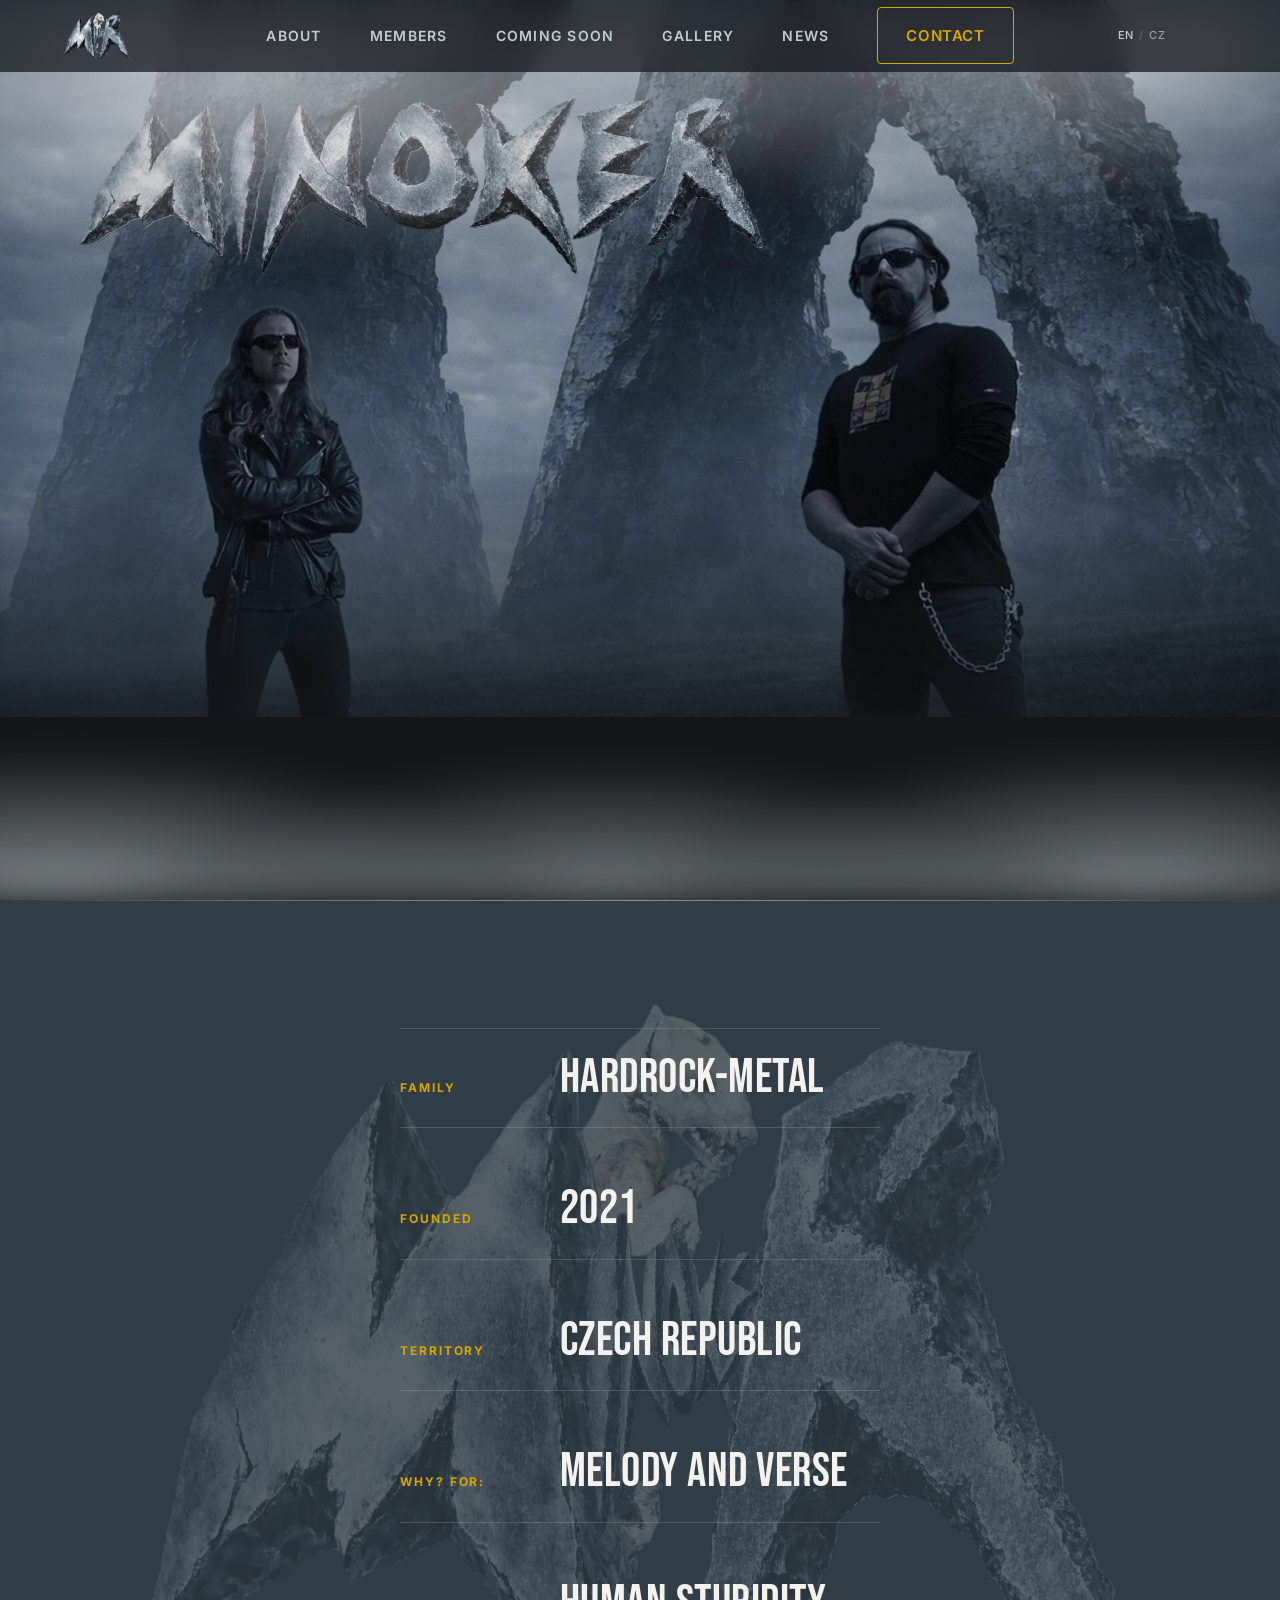
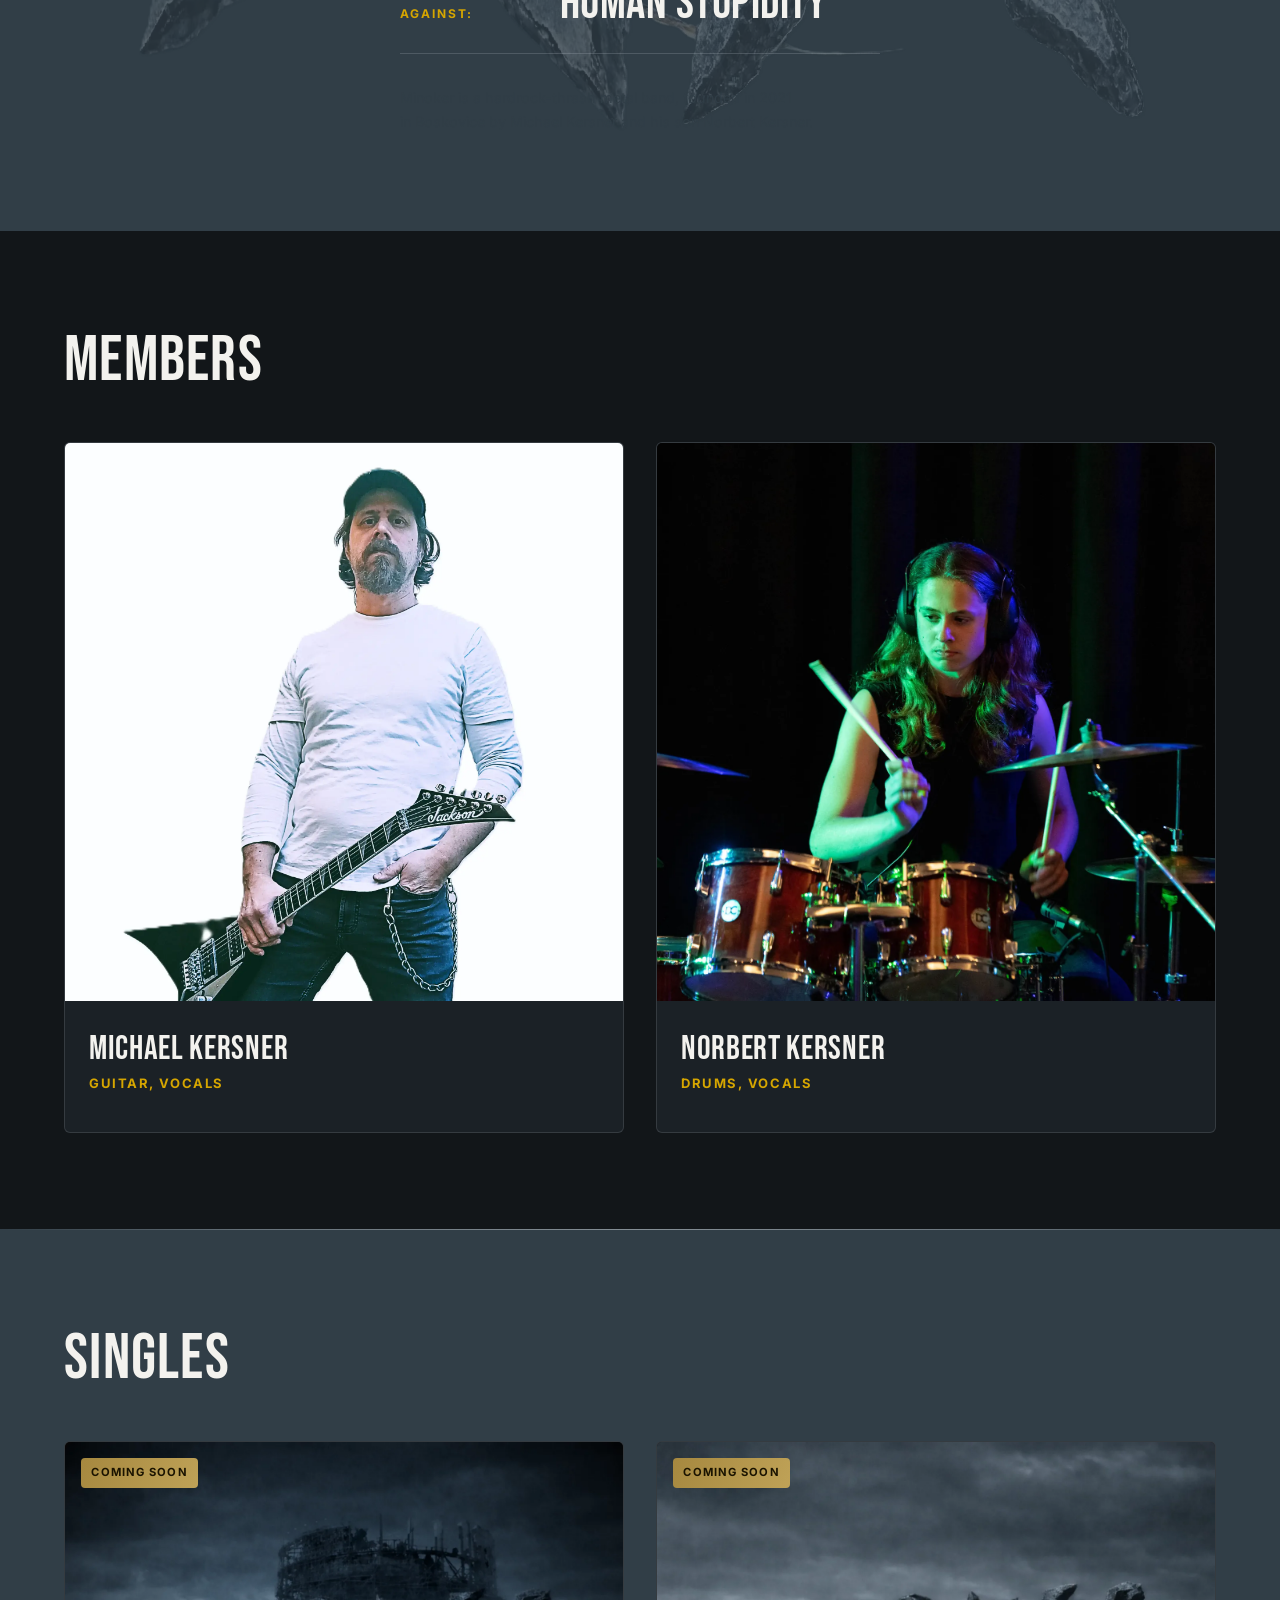
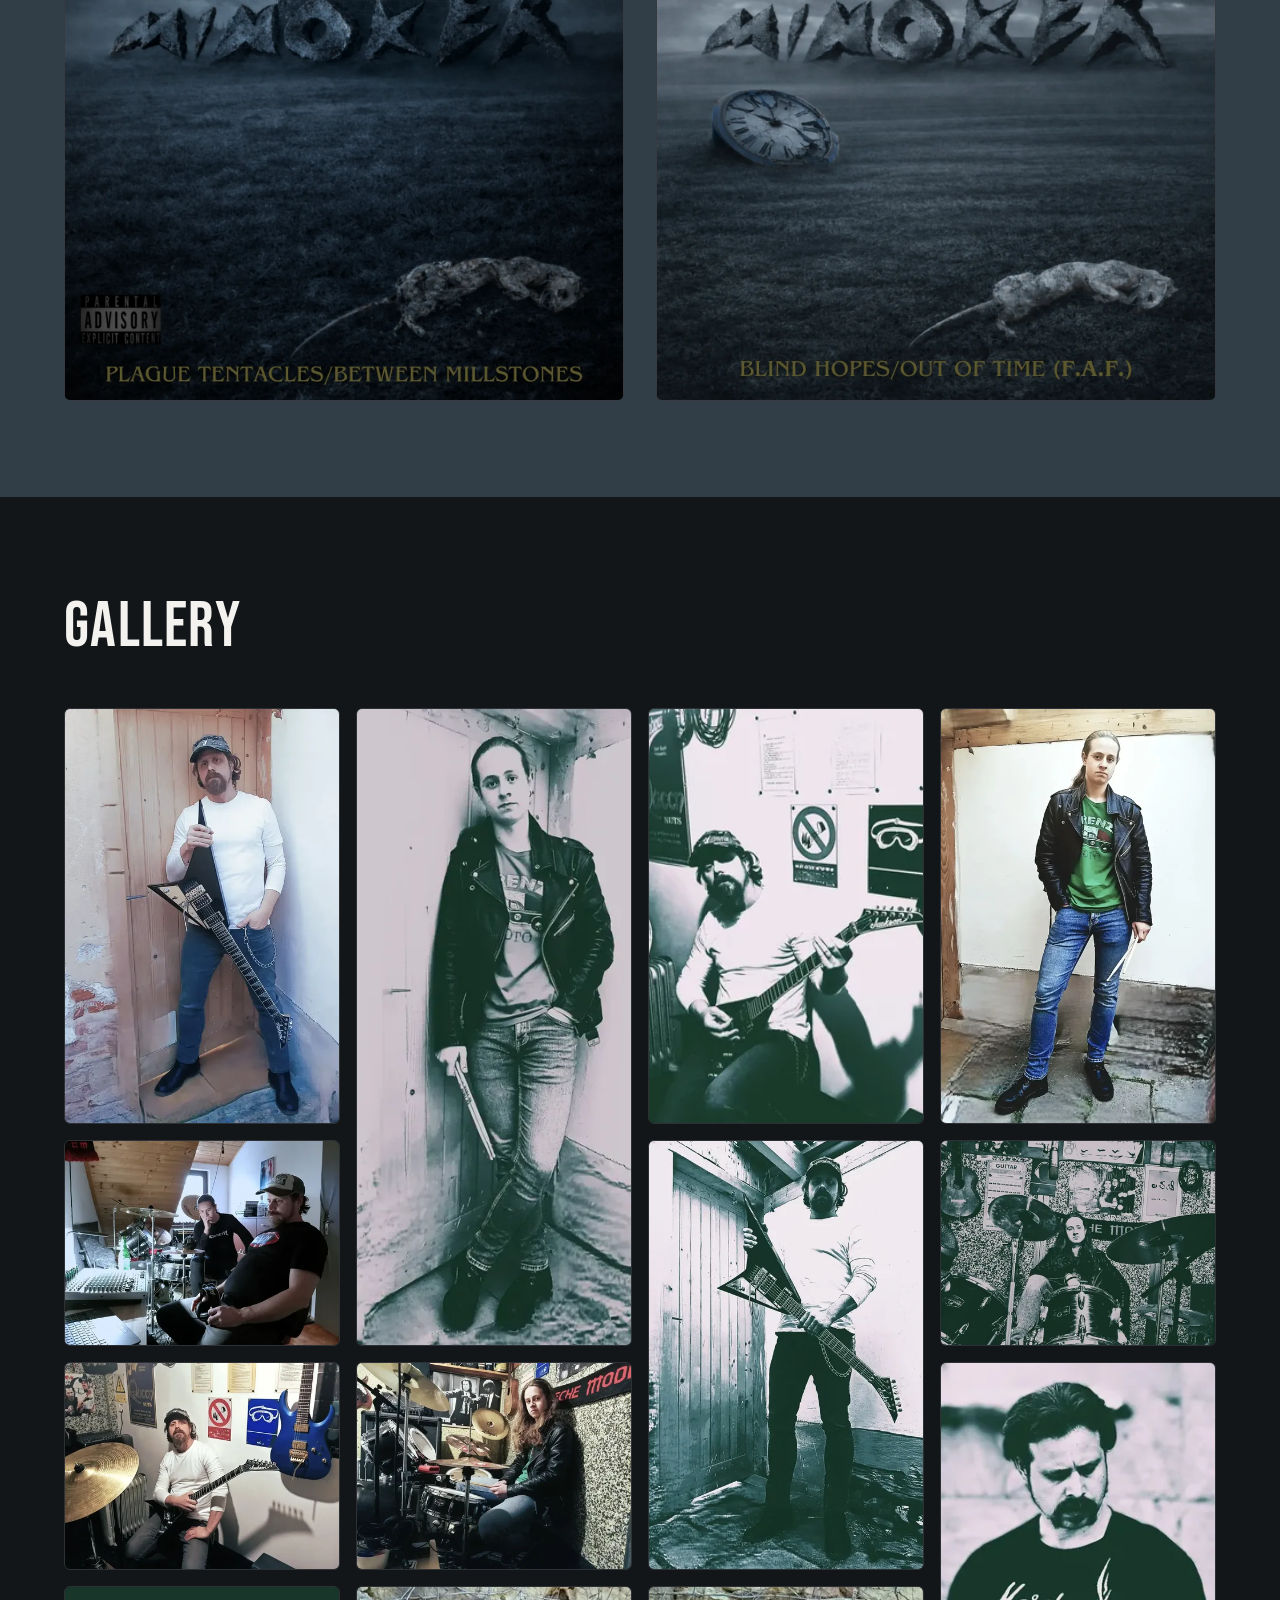
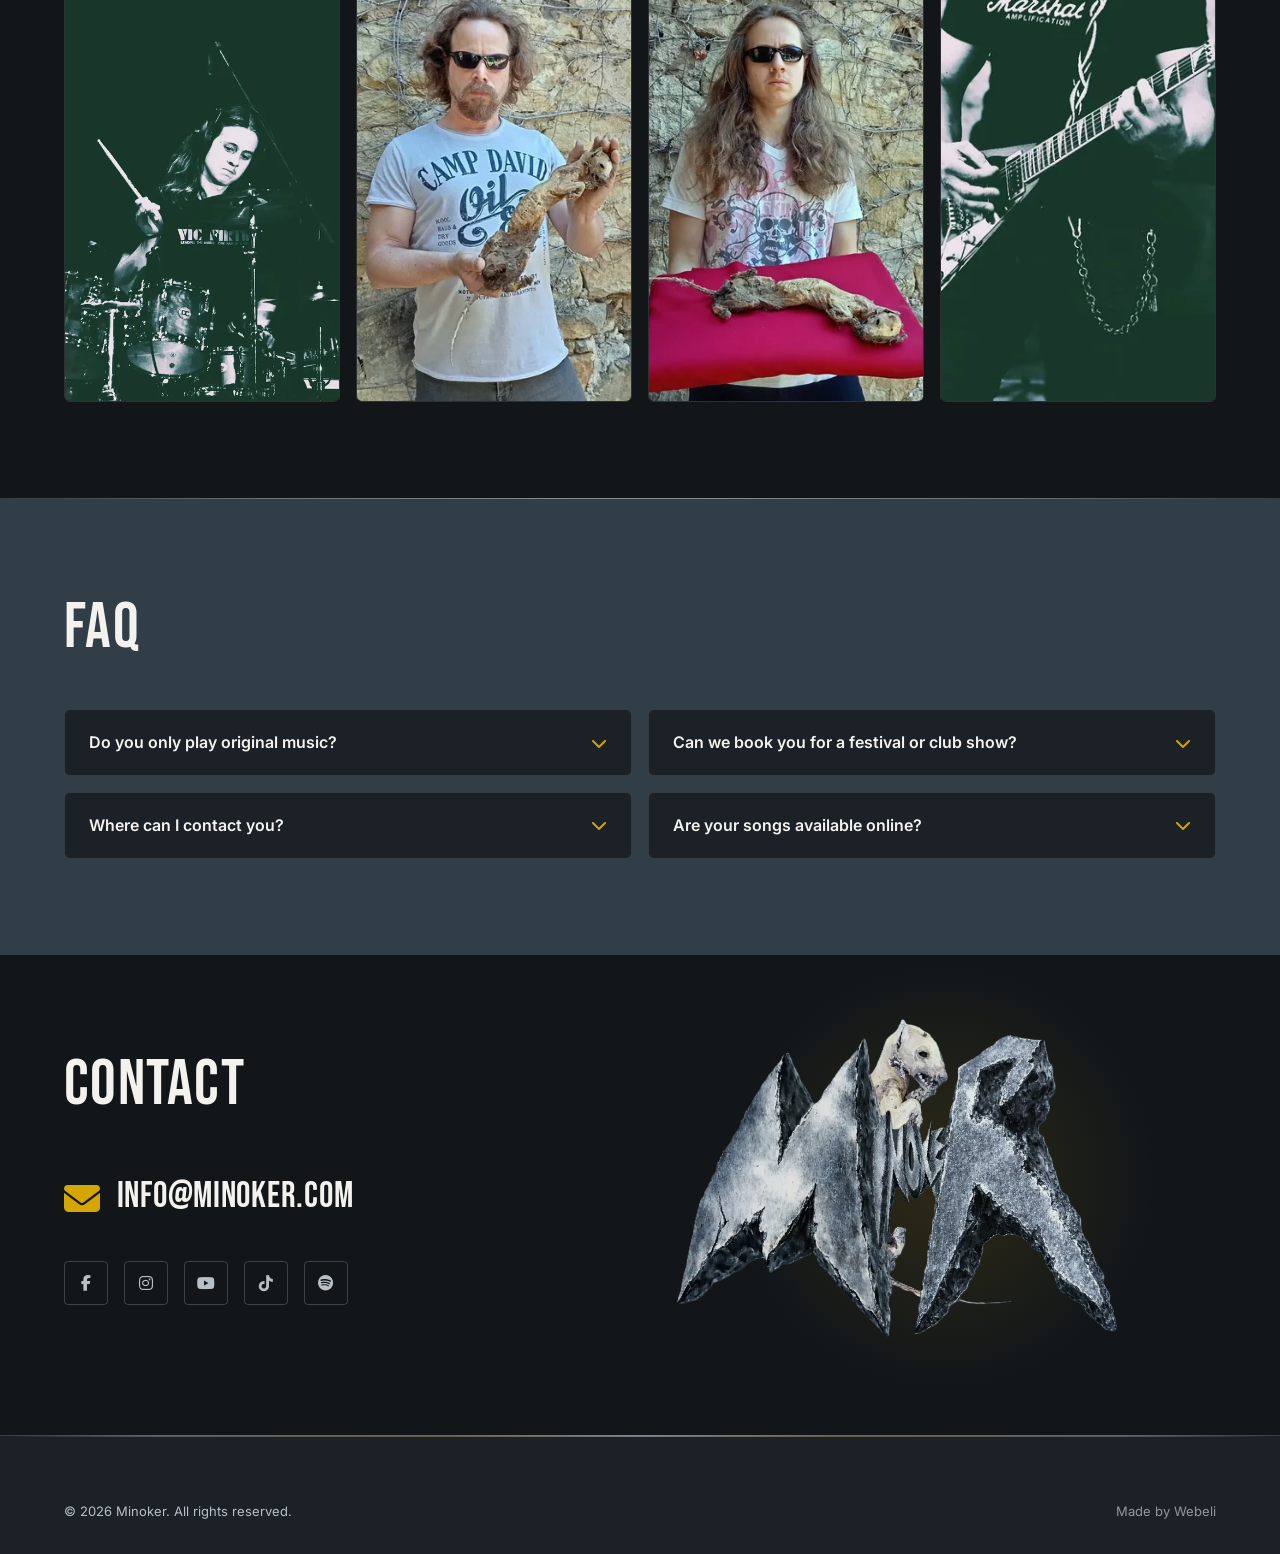
==== commit 10923463: "verze26" ====
--- a/index.html
+++ b/index.html
@@ -43,7 +43,7 @@
   <!-- Font Awesome (iconography) -->
   <link rel="stylesheet" href="https://cdnjs.cloudflare.com/ajax/libs/font-awesome/6.5.2/css/all.min.css" referrerpolicy="no-referrer">
 
-  <link rel="stylesheet" href="css/style.css?v=17">
+  <link rel="stylesheet" href="css/style.css?v=25">
 
   <script type="application/ld+json">
   {
@@ -288,43 +288,43 @@
 
         <div class="gallery-grid">
           <div class="gallery-item reveal">
-            <img src="galerie/michael4galerie.webp" alt="Michael Kersner singing in front of the audience" loading="lazy" width="1291" height="1920">
+            <img src="galerie/michael4galerie.webp" srcset="galerie/michael4galerie-480w.webp 480w, galerie/michael4galerie-720w.webp 720w, galerie/michael4galerie.webp 807w" sizes="(min-width: 62rem) 25vw, (min-width: 40rem) 33vw, 50vw" data-full="galerie/michael4galerie.webp" alt="Michael Kersner singing in front of the audience" loading="lazy" width="1291" height="1920">
           </div>
           <div class="gallery-item gallery-item--tall reveal">
-            <img src="galerie/norbert1galerie.webp" alt="Norbert Kersner holding his drumsticks" loading="lazy" width="1272" height="1920">
-          </div>
-          <div class="gallery-item reveal">
-            <img src="galerie/michael2galerie.webp" alt="Michael Kersner playing a guitar solo" loading="lazy" width="2555" height="1920">
-          </div>
-          <div class="gallery-item reveal">
-            <img src="galerie/norbert2galerie.webp" alt="Norbert Kersner playing drums" loading="lazy" width="1272" height="1920">
-          </div>
-          <div class="gallery-item reveal">
-            <img src="galerie/michael_norbert_galerie.webp" alt="Michael and Norbert Kersner together on stage" loading="lazy" width="1920" height="1431">
+            <img src="galerie/norbert1galerie.webp" srcset="galerie/norbert1galerie-480w.webp 480w, galerie/norbert1galerie-720w.webp 720w, galerie/norbert1galerie.webp 795w" sizes="(min-width: 62rem) 25vw, (min-width: 40rem) 33vw, 50vw" data-full="galerie/norbert1galerie.webp" alt="Norbert Kersner holding his drumsticks" loading="lazy" width="1272" height="1920">
+          </div>
+          <div class="gallery-item reveal">
+            <img src="galerie/michael2galerie.webp" srcset="galerie/michael2galerie-480w.webp 480w, galerie/michael2galerie-720w.webp 720w, galerie/michael2galerie-960w.webp 960w, galerie/michael2galerie.webp 1200w" sizes="(min-width: 62rem) 25vw, (min-width: 40rem) 33vw, 50vw" data-full="galerie/michael2galerie.webp" alt="Michael Kersner playing a guitar solo" loading="lazy" width="2555" height="1920">
+          </div>
+          <div class="gallery-item reveal">
+            <img src="galerie/norbert2galerie.webp" srcset="galerie/norbert2galerie-480w.webp 480w, galerie/norbert2galerie-720w.webp 720w, galerie/norbert2galerie.webp 795w" sizes="(min-width: 62rem) 25vw, (min-width: 40rem) 33vw, 50vw" data-full="galerie/norbert2galerie.webp" alt="Norbert Kersner playing drums" loading="lazy" width="1272" height="1920">
+          </div>
+          <div class="gallery-item reveal">
+            <img src="galerie/michael_norbert_galerie.webp" srcset="galerie/michael_norbert_galerie-480w.webp 480w, galerie/michael_norbert_galerie-720w.webp 720w, galerie/michael_norbert_galerie-960w.webp 960w, galerie/michael_norbert_galerie.webp 1200w" sizes="(min-width: 62rem) 25vw, (min-width: 40rem) 33vw, 50vw" data-full="galerie/michael_norbert_galerie.webp" alt="Michael and Norbert Kersner together on stage" loading="lazy" width="1920" height="1431">
           </div>
           <div class="gallery-item gallery-item--tall reveal">
-            <img src="galerie/michael3galerie.webp" alt="Michael Kersner on stage with his guitar" loading="lazy" width="1270" height="1920">
-          </div>
-          <div class="gallery-item reveal">
-            <img src="galerie/norbert3galerie.webp" alt="Norbert Kersner at the drum kit" loading="lazy" width="1920" height="1431">
-          </div>
-          <div class="gallery-item reveal">
-            <img src="galerie/michael1galerie.webp" alt="Michael Kersner singing into the microphone" loading="lazy" width="1920" height="1442">
-          </div>
-          <div class="gallery-item reveal">
-            <img src="galerie/norbert4galerie.webp" alt="Norbert Kersner behind the drums" loading="lazy" width="1920" height="1440">
+            <img src="galerie/michael3galerie.webp" srcset="galerie/michael3galerie-480w.webp 480w, galerie/michael3galerie-720w.webp 720w, galerie/michael3galerie.webp 794w" sizes="(min-width: 62rem) 25vw, (min-width: 40rem) 33vw, 50vw" data-full="galerie/michael3galerie.webp" alt="Michael Kersner on stage with his guitar" loading="lazy" width="1270" height="1920">
+          </div>
+          <div class="gallery-item reveal">
+            <img src="galerie/norbert3galerie.webp" srcset="galerie/norbert3galerie-480w.webp 480w, galerie/norbert3galerie-720w.webp 720w, galerie/norbert3galerie-960w.webp 960w, galerie/norbert3galerie.webp 1200w" sizes="(min-width: 62rem) 25vw, (min-width: 40rem) 33vw, 50vw" data-full="galerie/norbert3galerie.webp" alt="Norbert Kersner at the drum kit" loading="lazy" width="1920" height="1431">
+          </div>
+          <div class="gallery-item reveal">
+            <img src="galerie/michael1galerie.webp" srcset="galerie/michael1galerie-480w.webp 480w, galerie/michael1galerie-720w.webp 720w, galerie/michael1galerie-960w.webp 960w, galerie/michael1galerie.webp 1200w" sizes="(min-width: 62rem) 25vw, (min-width: 40rem) 33vw, 50vw" data-full="galerie/michael1galerie.webp" alt="Michael Kersner singing into the microphone" loading="lazy" width="1920" height="1442">
+          </div>
+          <div class="gallery-item reveal">
+            <img src="galerie/norbert4galerie.webp" srcset="galerie/norbert4galerie-480w.webp 480w, galerie/norbert4galerie-720w.webp 720w, galerie/norbert4galerie-960w.webp 960w, galerie/norbert4galerie.webp 1200w" sizes="(min-width: 62rem) 25vw, (min-width: 40rem) 33vw, 50vw" data-full="galerie/norbert4galerie.webp" alt="Norbert Kersner behind the drums" loading="lazy" width="1920" height="1440">
           </div>
           <div class="gallery-item gallery-item--tall reveal">
-            <img src="galerie/michael5galerie.webp" alt="Michael Kersner with his guitar" loading="lazy" width="848" height="1179">
-          </div>
-          <div class="gallery-item reveal">
-            <img src="galerie/norbert5galerie.webp" alt="Norbert Kersner during a drum solo" loading="lazy" width="720" height="1089">
-          </div>
-          <div class="gallery-item reveal">
-            <img src="galerie/michael6galerie.webp" alt="Michael Kersner on stage with Minoker" loading="lazy" width="1902" height="1920">
-          </div>
-          <div class="gallery-item reveal">
-            <img src="galerie/norbert6galerie.webp" alt="Norbert Kersner on stage with Minoker" loading="lazy" width="1902" height="1920">
+            <img src="galerie/michael5galerie.webp" srcset="galerie/michael5galerie-480w.webp 480w, galerie/michael5galerie-720w.webp 720w, galerie/michael5galerie.webp 848w" sizes="(min-width: 62rem) 25vw, (min-width: 40rem) 33vw, 50vw" data-full="galerie/michael5galerie.webp" alt="Michael Kersner with his guitar" loading="lazy" width="848" height="1179">
+          </div>
+          <div class="gallery-item reveal">
+            <img src="galerie/norbert5galerie.webp" srcset="galerie/norbert5galerie-480w.webp 480w, galerie/norbert5galerie.webp 720w" sizes="(min-width: 62rem) 25vw, (min-width: 40rem) 33vw, 50vw" data-full="galerie/norbert5galerie.webp" alt="Norbert Kersner during a drum solo" loading="lazy" width="720" height="1089">
+          </div>
+          <div class="gallery-item reveal">
+            <img src="galerie/michael6galerie.webp" srcset="galerie/michael6galerie-480w.webp 480w, galerie/michael6galerie-720w.webp 720w, galerie/michael6galerie-960w.webp 960w, galerie/michael6galerie.webp 1189w" sizes="(min-width: 62rem) 25vw, (min-width: 40rem) 33vw, 50vw" data-full="galerie/michael6galerie.webp" alt="Michael Kersner on stage with Minoker" loading="lazy" width="1902" height="1920">
+          </div>
+          <div class="gallery-item reveal">
+            <img src="galerie/norbert6galerie.webp" srcset="galerie/norbert6galerie-480w.webp 480w, galerie/norbert6galerie-720w.webp 720w, galerie/norbert6galerie-960w.webp 960w, galerie/norbert6galerie.webp 1189w" sizes="(min-width: 62rem) 25vw, (min-width: 40rem) 33vw, 50vw" data-full="galerie/norbert6galerie.webp" alt="Norbert Kersner on stage with Minoker" loading="lazy" width="1902" height="1920">
           </div>
         </div>
       </div>
@@ -445,9 +445,15 @@
     <button type="button" class="lightbox-close" aria-label="Close enlarged photo">
       <i class="fa-solid fa-xmark" aria-hidden="true"></i>
     </button>
+    <button type="button" class="lightbox-nav lightbox-prev" aria-label="Previous photo">
+      <i class="fa-solid fa-chevron-left" aria-hidden="true"></i>
+    </button>
     <img src="" alt="">
+    <button type="button" class="lightbox-nav lightbox-next" aria-label="Next photo">
+      <i class="fa-solid fa-chevron-right" aria-hidden="true"></i>
+    </button>
   </div>
 
-  <script src="js/main.js" defer></script>
+  <script src="js/main.js?v=2" defer></script>
 </body>
 </html>
--- a/css/style.css
+++ b/css/style.css
@@ -717,13 +717,12 @@
 /* Mobil naležato (600–900px šířky) — žádné ladění aspect-ratio čísel.
    Fotka se nikdy neořezává (object-fit: contain — vždy zobrazí celou
    fotku i logo, jen zmenšenou tak, aby se vešla; na tomhle poměru stran
-   obrazovky vzniknou prázdné pruhy po stranách, ne nahoře/dole). Rezerva
-   nahoře (padding-top) je nastavená přímo na --header-height (výšku
-   menu), ne na odhadnuté číslo — mezera nad FOTKOU je tedy vždy GARANTOVANĚ
-   minimálně stejná jako menu, bez ohledu na to, kolik místa je nad logem
-   uvnitř samotné fotky (to je čistý bonus navíc, ne součást výpočtu).
-   Fotka se kvůli rezervě zmenší jen nepatrně — contain nikdy nic
-   neořezává, takže postavy zůstávají prakticky celé. */
+   obrazovky vzniknou prázdné pruhy po stranách, ne nahoře/dole). Nápis
+   "MINOKER" je v podkladové fotce nakloněný/obloukovitý — písmeno "R" na
+   konci je o cca 52px výš (blíž hornímu okraji fotky) než "M" na začátku
+   (změřeno přímo v pixelech fotky). Pevných 48px pádding-top garantuje
+   bezpečnou mezeru i pro ten nejkritičtější bod (R) na běžných landscape
+   šířkách mobilu, s malou rezervou navíc (M pak má mezeru ještě větší). */
 @media (orientation: landscape) and (max-width: 56.25rem) {
   .hero {
     background: #2f3841;
@@ -735,7 +734,7 @@
     left: 0;
     right: 0;
     height: auto;
-    padding-top: var(--header-height);
+    padding-top: 48px;
     box-sizing: border-box;
   }
 
@@ -899,6 +898,23 @@
   pointer-events: none;
   user-select: none;
   z-index: 0;
+  transition: transform 0.7s ease;
+}
+
+/* Zoom efekt jen tam, kde reálně existuje myš/kurzor (hover) — na dotykových
+   zařízeních (tablet, mobil) "najetí" nedává smysl a efekt se nespustí. */
+@media (hover: hover) and (pointer: fine) {
+  .about:hover .about-watermark {
+    transform: translate(-50%, -50%) scale(1.06);
+  }
+}
+
+/* Na tabletu (768–1024px) je 92vw vůči šířce sekce příliš velké — logo má
+   vypadat kompaktně, s odstupem od okrajů/textu, podobně jako na desktopu. */
+@media (min-width: 48rem) and (max-width: 64rem) {
+  .about-watermark {
+    width: min(26rem, 50vw);
+  }
 }
 
 .about .container {
@@ -1246,6 +1262,47 @@
 .lightbox-close:focus-visible {
   color: var(--color-accent-hover);
   border-color: var(--color-accent-hover);
+}
+
+.lightbox-nav {
+  position: absolute;
+  top: 50%;
+  transform: translateY(-50%);
+  width: 2.75rem;
+  height: 2.75rem;
+  display: flex;
+  align-items: center;
+  justify-content: center;
+  border: 1px solid var(--color-border-strong);
+  border-radius: var(--radius-sm);
+  background: rgba(10, 12, 14, 0.6);
+  font-size: 1.25rem;
+  color: var(--color-text);
+  transition: border-color var(--transition-fast), color var(--transition-fast);
+}
+
+.lightbox-nav:hover,
+.lightbox-nav:focus-visible {
+  color: var(--color-accent-hover);
+  border-color: var(--color-accent-hover);
+}
+
+.lightbox-prev {
+  left: var(--space-2);
+}
+
+.lightbox-next {
+  right: var(--space-2);
+}
+
+@media (min-width: 48rem) {
+  .lightbox-prev {
+    left: var(--space-4);
+  }
+
+  .lightbox-next {
+    right: var(--space-4);
+  }
 }
 
 /* ---------- 11. FAQ / akordeon ---------- */
